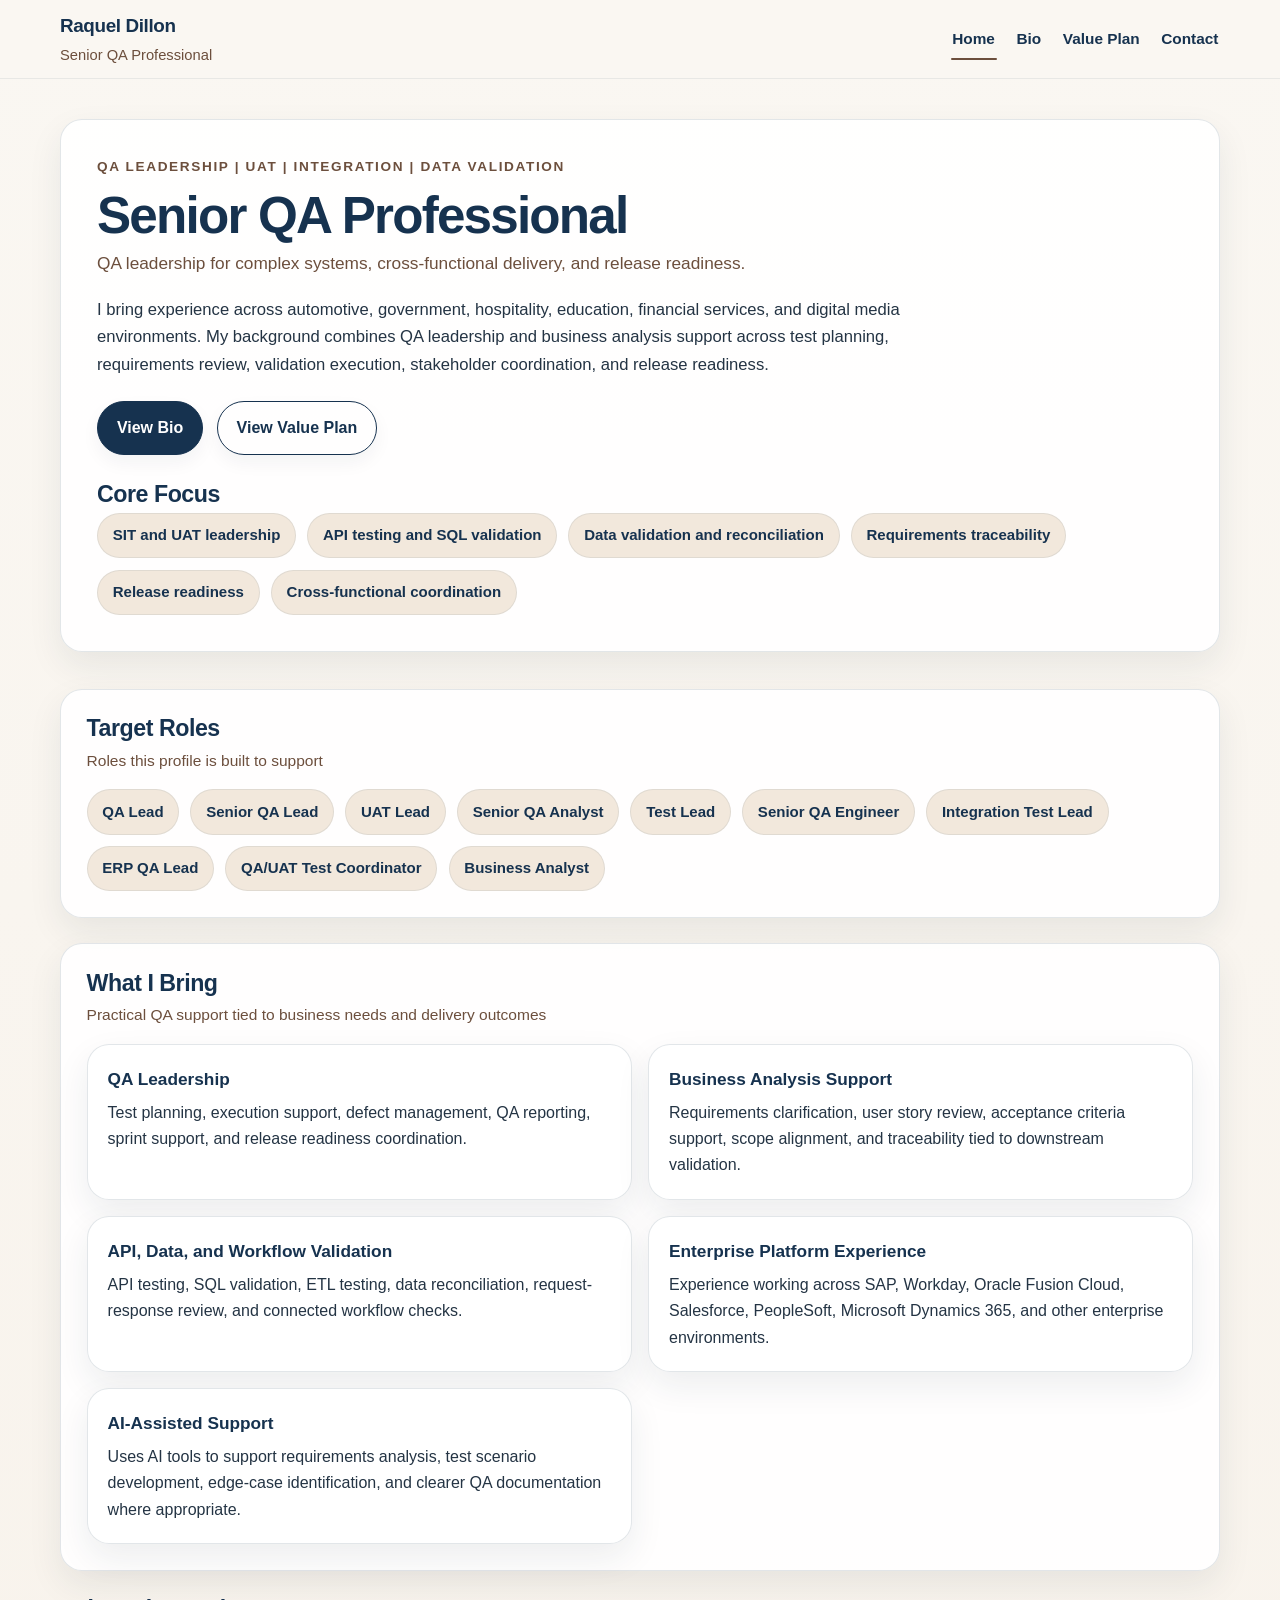
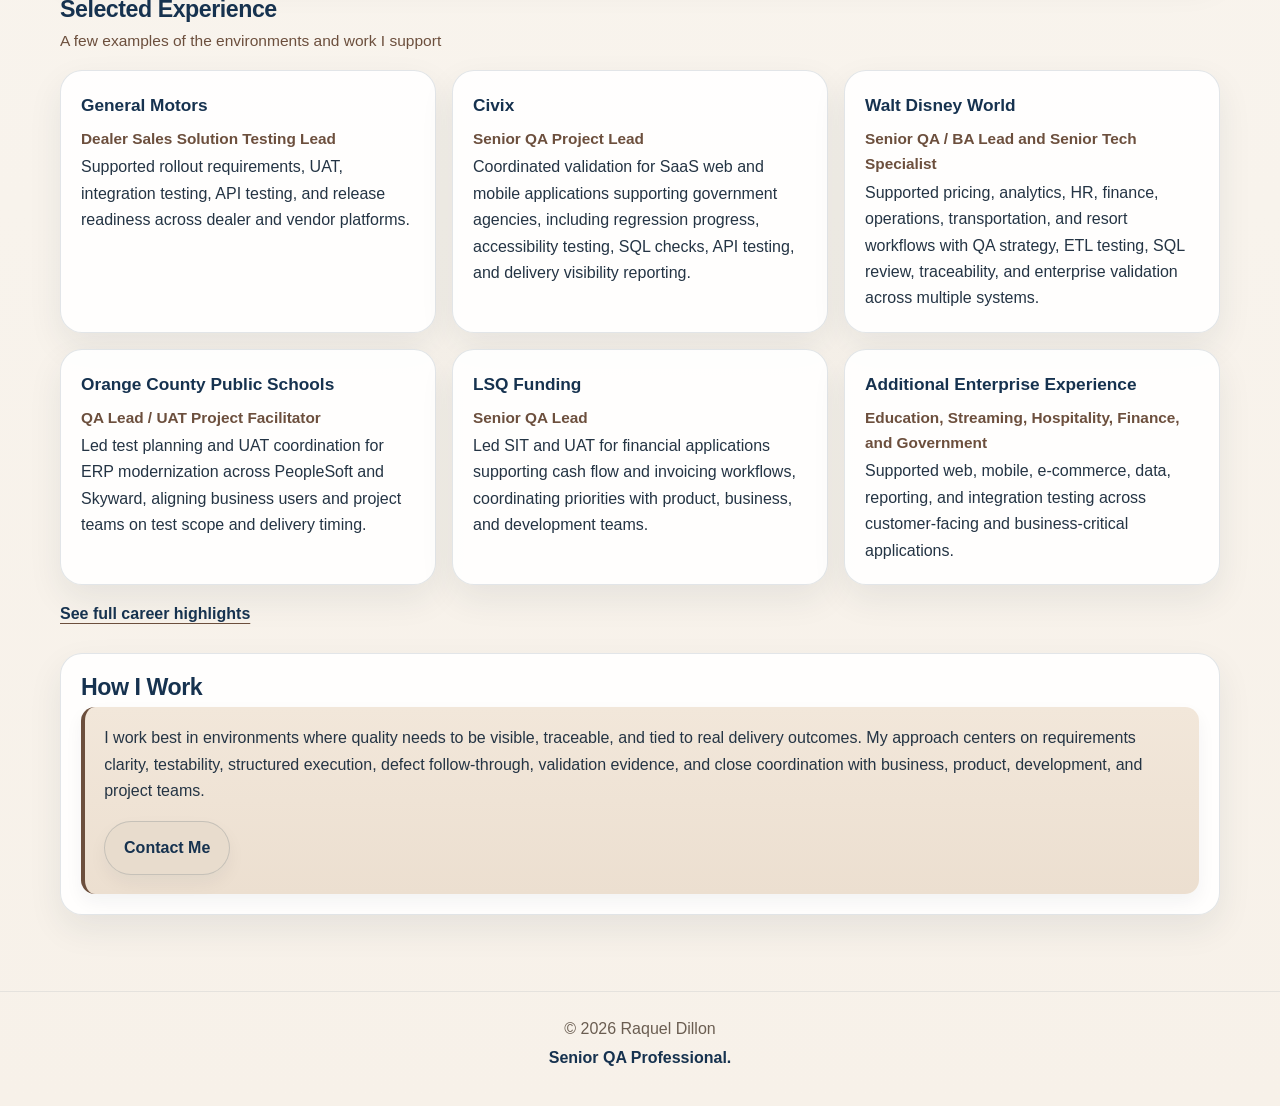
==== index.html @ 880d09d7 "Update index.html" ====
<!DOCTYPE html>
<html lang="en">
<head>
  <meta charset="UTF-8" />
  <meta name="viewport" content="width=device-width, initial-scale=1.0" />
  <title>Raquel Dillon | Senior QA Professional</title>
  <link rel="stylesheet" href="styles.css" />
</head>
<body>
  <header class="site-header">
    <div class="container header-inner">
      <a class="brand" href="index.html" aria-label="Raquel Dillon Home">
        <span class="brand-name">Raquel Dillon</span>
        <span class="brand-role">Senior QA Professional</span>
      </a>

      <nav class="site-nav" aria-label="Main Navigation">
        <a href="index.html" class="active">Home</a>
        <a href="bio.html">Bio</a>
        <a href="valueplan.html">Value Plan</a>
        <a href="contact.html">Contact</a>
      </nav>
    </div>
  </header>

  <main>
    <section class="hero-section">
      <div class="container">
        <div class="hero-card">
          <p class="eyebrow">QA Leadership | UAT | Integration | Data Validation</p>
          <h1 class="page-title">Senior QA Professional</h1>
          <p class="hero-subtitle">
            QA leadership for complex systems, cross-functional delivery, and release readiness.
          </p>

          <p class="hero-copy">
            I bring experience across automotive, government, hospitality, education, financial services, and digital media environments. My background combines QA leadership and business analysis support across test planning, requirements review, validation execution, stakeholder coordination, and release readiness.
          </p>

          <div class="button-row">
            <a class="btn btn-primary" href="bio.html">View Bio</a>
            <a class="btn btn-secondary" href="valueplan.html">View Value Plan</a>
          </div>

          <section class="section-top">
            <h2 class="section-title">Core Focus</h2>
            <ul class="pill-list">
              <li>SIT and UAT leadership</li>
              <li>API testing and SQL validation</li>
              <li>Data validation and reconciliation</li>
              <li>Requirements traceability</li>
              <li>Release readiness</li>
              <li>Cross-functional coordination</li>
            </ul>
          </section>
        </div>
      </div>
    </section>

    <section class="content-section">
      <div class="container">
        <div class="panel">
          <h2 class="section-title">Target Roles</h2>
          <p class="section-subtitle">Roles this profile is built to support</p>

          <ul class="pill-list">
            <li>QA Lead</li>
            <li>Senior QA Lead</li>
            <li>UAT Lead</li>
            <li>Senior QA Analyst</li>
            <li>Test Lead</li>
            <li>Senior QA Engineer</li>
            <li>Integration Test Lead</li>
            <li>ERP QA Lead</li>
            <li>QA/UAT Test Coordinator</li>
            <li>Business Analyst</li>
          </ul>
        </div>
      </div>
    </section>

    <section class="content-section">
      <div class="container">
        <div class="panel">
          <h2 class="section-title">What I Bring</h2>
          <p class="section-subtitle">Practical QA support tied to business needs and delivery outcomes</p>

          <div class="card-grid two-col">
            <article class="info-card">
              <h3>QA Leadership</h3>
              <p>
                Test planning, execution support, defect management, QA reporting, sprint support, and release readiness coordination.
              </p>
            </article>

            <article class="info-card">
              <h3>Business Analysis Support</h3>
              <p>
                Requirements clarification, user story review, acceptance criteria support, scope alignment, and traceability tied to downstream validation.
              </p>
            </article>

            <article class="info-card">
              <h3>API, Data, and Workflow Validation</h3>
              <p>
                API testing, SQL validation, ETL testing, data reconciliation, request-response review, and connected workflow checks.
              </p>
            </article>

            <article class="info-card">
              <h3>Enterprise Platform Experience</h3>
              <p>
                Experience working across SAP, Workday, Oracle Fusion Cloud, Salesforce, PeopleSoft, Microsoft Dynamics 365, and other enterprise environments.
              </p>
            </article>

            <article class="info-card">
              <h3>AI-Assisted Support</h3>
              <p>
                Uses AI tools to support requirements analysis, test scenario development, edge-case identification, and clearer QA documentation where appropriate.
              </p>
            </article>
          </div>
        </div>
      </div>
    </section>

    <section class="content-section">
      <div class="container">
        <h2 class="section-title">Selected Experience</h2>
        <p class="section-subtitle">A few examples of the environments and work I support</p>

        <div class="experience-grid">
          <article class="experience-card">
            <h3>General Motors</h3>
            <p class="role-line">Dealer Sales Solution Testing Lead</p>
            <p>
              Supported rollout requirements, UAT, integration testing, API testing, and release readiness across dealer and vendor platforms.
            </p>
          </article>

          <article class="experience-card">
            <h3>Civix</h3>
            <p class="role-line">Senior QA Project Lead</p>
            <p>
              Coordinated validation for SaaS web and mobile applications supporting government agencies, including regression progress, accessibility testing, SQL checks, API testing, and delivery visibility reporting.
            </p>
          </article>

          <article class="experience-card">
            <h3>Walt Disney World</h3>
            <p class="role-line">Senior QA / BA Lead and Senior Tech Specialist</p>
            <p>
              Supported pricing, analytics, HR, finance, operations, transportation, and resort workflows with QA strategy, ETL testing, SQL review, traceability, and enterprise validation across multiple systems.
            </p>
          </article>

          <article class="experience-card">
            <h3>Orange County Public Schools</h3>
            <p class="role-line">QA Lead / UAT Project Facilitator</p>
            <p>
              Led test planning and UAT coordination for ERP modernization across PeopleSoft and Skyward, aligning business users and project teams on test scope and delivery timing.
            </p>
          </article>

          <article class="experience-card">
            <h3>LSQ Funding</h3>
            <p class="role-line">Senior QA Lead</p>
            <p>
              Led SIT and UAT for financial applications supporting cash flow and invoicing workflows, coordinating priorities with product, business, and development teams.
            </p>
          </article>

          <article class="experience-card">
            <h3>Additional Enterprise Experience</h3>
            <p class="role-line">Education, Streaming, Hospitality, Finance, and Government</p>
            <p>
              Supported web, mobile, e-commerce, data, reporting, and integration testing across customer-facing and business-critical applications.
            </p>
          </article>
        </div>

        <a class="text-link" href="bio.html">See full career highlights</a>
      </div>
    </section>

    <section class="content-section">
      <div class="container">
        <div class="info-card section-card">
          <h2 class="section-title">How I Work</h2>
          <div class="note-box">
            <p>
              I work best in environments where quality needs to be visible, traceable, and tied to real delivery outcomes. My approach centers on requirements clarity, testability, structured execution, defect follow-through, validation evidence, and close coordination with business, product, development, and project teams.
            </p>

            <div class="button-row">
              <a class="btn btn-beige" href="contact.html">Contact Me</a>
            </div>
          </div>
        </div>
      </div>
    </section>
  </main>

  <footer class="site-footer">
    <div class="container">
      <p>© 2026 Raquel Dillon</p>
      <p class="footer-role">Senior QA Professional.</p>
    </div>
  </footer>
</body>
</html>
---- styles.css ----
:root {
  --navy: #16324f;
  --navy-2: #23496f;
  --brown: #6c4f3d;
  --brown-2: #8b6a54;
  --beige: #e8dccd;
  --beige-2: #f2e8dc;
  --cream: #faf7f2;
  --white: #ffffff;
  --text: #243444;
  --muted: #6a5d51;
  --border: rgba(22, 50, 79, 0.12);
  --shadow: 0 14px 34px rgba(29, 45, 68, 0.08);
  --shadow-soft: 0 8px 18px rgba(29, 45, 68, 0.05);
  --radius-lg: 22px;
  --radius-md: 16px;
  --max-width: 1160px;
}

*,
*::before,
*::after {
  box-sizing: border-box;
}

html {
  scroll-behavior: smooth;
}

body {
  margin: 0;
  font-family: "Segoe UI", "Helvetica Neue", Arial, sans-serif;
  color: var(--text);
  background: linear-gradient(180deg, var(--cream) 0%, #f7f1e9 100%);
  line-height: 1.65;
}

img {
  max-width: 100%;
  display: block;
}

a {
  color: var(--navy);
  text-decoration: none;
  transition: all 0.2s ease;
}

a:hover {
  color: var(--navy-2);
}

.container {
  width: min(calc(100% - 2rem), var(--max-width));
  margin: 0 auto;
}

.site-header {
  position: sticky;
  top: 0;
  z-index: 1000;
  background: rgba(250, 247, 242, 0.94);
  backdrop-filter: blur(10px);
  border-bottom: 1px solid rgba(22, 50, 79, 0.08);
}

.header-inner {
  min-height: 78px;
  display: flex;
  justify-content: space-between;
  align-items: center;
  gap: 1rem;
}

.brand {
  display: flex;
  flex-direction: column;
  gap: 0.1rem;
}

.brand:hover {
  text-decoration: none;
}

.brand-name {
  font-size: 1.18rem;
  font-weight: 700;
  letter-spacing: -0.02em;
  color: var(--navy);
}

.brand-role {
  font-size: 0.92rem;
  color: var(--brown);
}

.site-nav {
  display: flex;
  align-items: center;
  gap: 1.15rem;
  flex-wrap: wrap;
}

.site-nav a {
  position: relative;
  color: var(--navy);
  font-size: 0.96rem;
  font-weight: 600;
  padding: 0.35rem 0.1rem;
}

.site-nav a::after {
  content: "";
  position: absolute;
  left: 0;
  bottom: -0.15rem;
  width: 0;
  height: 2px;
  background: var(--brown);
  border-radius: 999px;
  transition: width 0.2s ease;
}

.site-nav a:hover::after,
.site-nav a.active::after {
  width: 100%;
}

main {
  padding: 2rem 0 4rem;
}

.hero-section {
  padding: 0.5rem 0 1.5rem;
}

.inner-hero {
  padding-top: 0.25rem;
}

.hero-card,
.panel,
.info-card,
.experience-card,
.phase-card,
.contact-card {
  background: rgba(255, 255, 255, 0.9);
  border: 1px solid var(--border);
  border-radius: var(--radius-lg);
  box-shadow: var(--shadow);
}

.hero-card {
  padding: 2.25rem;
}

.eyebrow {
  margin: 0 0 0.7rem;
  color: var(--brown);
  font-size: 0.85rem;
  text-transform: uppercase;
  letter-spacing: 0.12em;
  font-weight: 700;
}

.page-title {
  margin: 0 0 0.45rem;
  font-size: clamp(2.2rem, 4vw, 3.3rem);
  line-height: 1.02;
  letter-spacing: -0.035em;
  color: var(--navy);
}

.hero-subtitle {
  margin: 0;
  max-width: 820px;
  color: var(--brown);
  font-size: 1.08rem;
  font-weight: 500;
}

.hero-copy {
  max-width: 860px;
  margin: 1.15rem 0 0;
  font-size: 1.04rem;
}

.content-section {
  padding: 0.8rem 0;
}

.section-top {
  margin-top: 1.6rem;
}

.section-title {
  margin: 0 0 0.35rem;
  color: var(--navy);
  font-size: 1.45rem;
  line-height: 1.15;
  letter-spacing: -0.02em;
}

.section-subtitle {
  margin: 0 0 1rem;
  color: var(--brown);
  font-size: 0.97rem;
}

.panel {
  padding: 1.6rem;
}

.card-grid {
  display: grid;
  gap: 1rem;
}

.two-col {
  grid-template-columns: repeat(2, minmax(0, 1fr));
}

.three-col {
  grid-template-columns: repeat(3, minmax(0, 1fr));
}

.info-card,
.experience-card,
.phase-card,
.contact-card {
  padding: 1.25rem;
}

.info-card h3,
.experience-card h3,
.phase-card h3,
.contact-card h3 {
  margin: 0 0 0.4rem;
  color: var(--navy);
  font-size: 1.08rem;
}

.info-card p,
.experience-card p,
.phase-card p,
.contact-card p {
  margin: 0.2rem 0 0;
}

.role-line {
  color: var(--brown);
  font-weight: 700;
  font-size: 0.96rem;
}

.pill-list {
  display: flex;
  flex-wrap: wrap;
  gap: 0.7rem;
  list-style: none;
  margin: 0;
  padding: 0;
}

.pill-list li {
  padding: 0.58rem 0.92rem;
  border-radius: 999px;
  background: var(--beige-2);
  border: 1px solid rgba(22, 50, 79, 0.08);
  color: var(--navy);
  font-size: 0.94rem;
  font-weight: 600;
}

.button-row {
  display: flex;
  flex-wrap: wrap;
  gap: 0.85rem;
  margin-top: 1.4rem;
}

.btn {
  display: inline-flex;
  align-items: center;
  justify-content: center;
  min-height: 48px;
  padding: 0.82rem 1.18rem;
  border-radius: 999px;
  border: 1px solid var(--navy);
  font-weight: 700;
  box-shadow: var(--shadow-soft);
  transition: all 0.22s ease;
}

.btn:hover {
  transform: translateY(-1px);
  text-decoration: none;
}

.btn-primary {
  background: var(--navy);
  color: var(--white);
}

.btn-primary:hover {
  background: var(--navy-2);
  color: var(--white);
}

.btn-secondary {
  background: transparent;
  color: var(--navy);
}

.btn-secondary:hover {
  background: var(--beige-2);
  color: var(--navy);
}

.btn-beige {
  background: var(--beige);
  color: var(--navy);
  border-color: rgba(22, 50, 79, 0.16);
}

.btn-beige:hover {
  background: #dfcfbc;
  color: var(--navy);
}

.experience-grid {
  display: grid;
  grid-template-columns: repeat(3, minmax(0, 1fr));
  gap: 1rem;
}

.phase-grid {
  display: grid;
  grid-template-columns: repeat(2, minmax(0, 1fr));
  gap: 1rem;
}

.phase-label {
  margin: 0 0 0.3rem;
  color: var(--navy);
  font-size: 1.1rem;
}

.phase-subtitle {
  margin: 0 0 0.85rem;
  color: var(--navy);
  font-size: 0.9rem;
  font-weight: 600;
}

.phase-card ul {
  margin: 0;
  padding-left: 1.1rem;
}

.note-box {
  margin-top: 0.4rem;
  padding: 1.15rem 1.2rem;
  border-left: 4px solid var(--brown);
  background: linear-gradient(180deg, #f2e7da 0%, #ecdfd0 100%);
  border-radius: 14px;
  box-shadow: var(--shadow-soft);
}

.note-box p {
  margin: 0;
}

.note-box .button-row {
  margin-top: 1rem;
}

.text-link {
  display: inline-block;
  margin-top: 1rem;
  color: var(--navy);
  font-weight: 700;
  text-decoration: underline;
  text-decoration-color: var(--brown);
  text-underline-offset: 4px;
}

.text-link:hover {
  color: var(--navy-2);
}

.contact-grid {
  display: grid;
  grid-template-columns: repeat(3, minmax(0, 1fr));
  gap: 1rem;
}

.site-footer {
  border-top: 1px solid rgba(22, 50, 79, 0.08);
  padding: 1.35rem 0 2rem;
  text-align: center;
  color: var(--muted);
}

.site-footer p {
  margin: 0.15rem 0;
}

.footer-role {
  color: var(--navy);
  font-weight: 700;
}

@media (max-width: 980px) {
  .three-col,
  .experience-grid,
  .contact-grid,
  .phase-grid {
    grid-template-columns: repeat(2, minmax(0, 1fr));
  }

  .header-inner {
    align-items: flex-start;
    padding: 0.9rem 0;
  }
}

@media (max-width: 720px) {
  .two-col,
  .three-col,
  .experience-grid,
  .contact-grid,
  .phase-grid {
    grid-template-columns: 1fr;
  }

  .header-inner {
    flex-direction: column;
    gap: 0.8rem;
  }

  .site-nav {
    width: 100%;
    justify-content: flex-start;
  }

  .hero-card,
  .panel,
  .info-card,
  .experience-card,
  .phase-card,
  .contact-card {
    padding: 1rem;
  }

  .page-title {
    font-size: 2rem;
  }
}
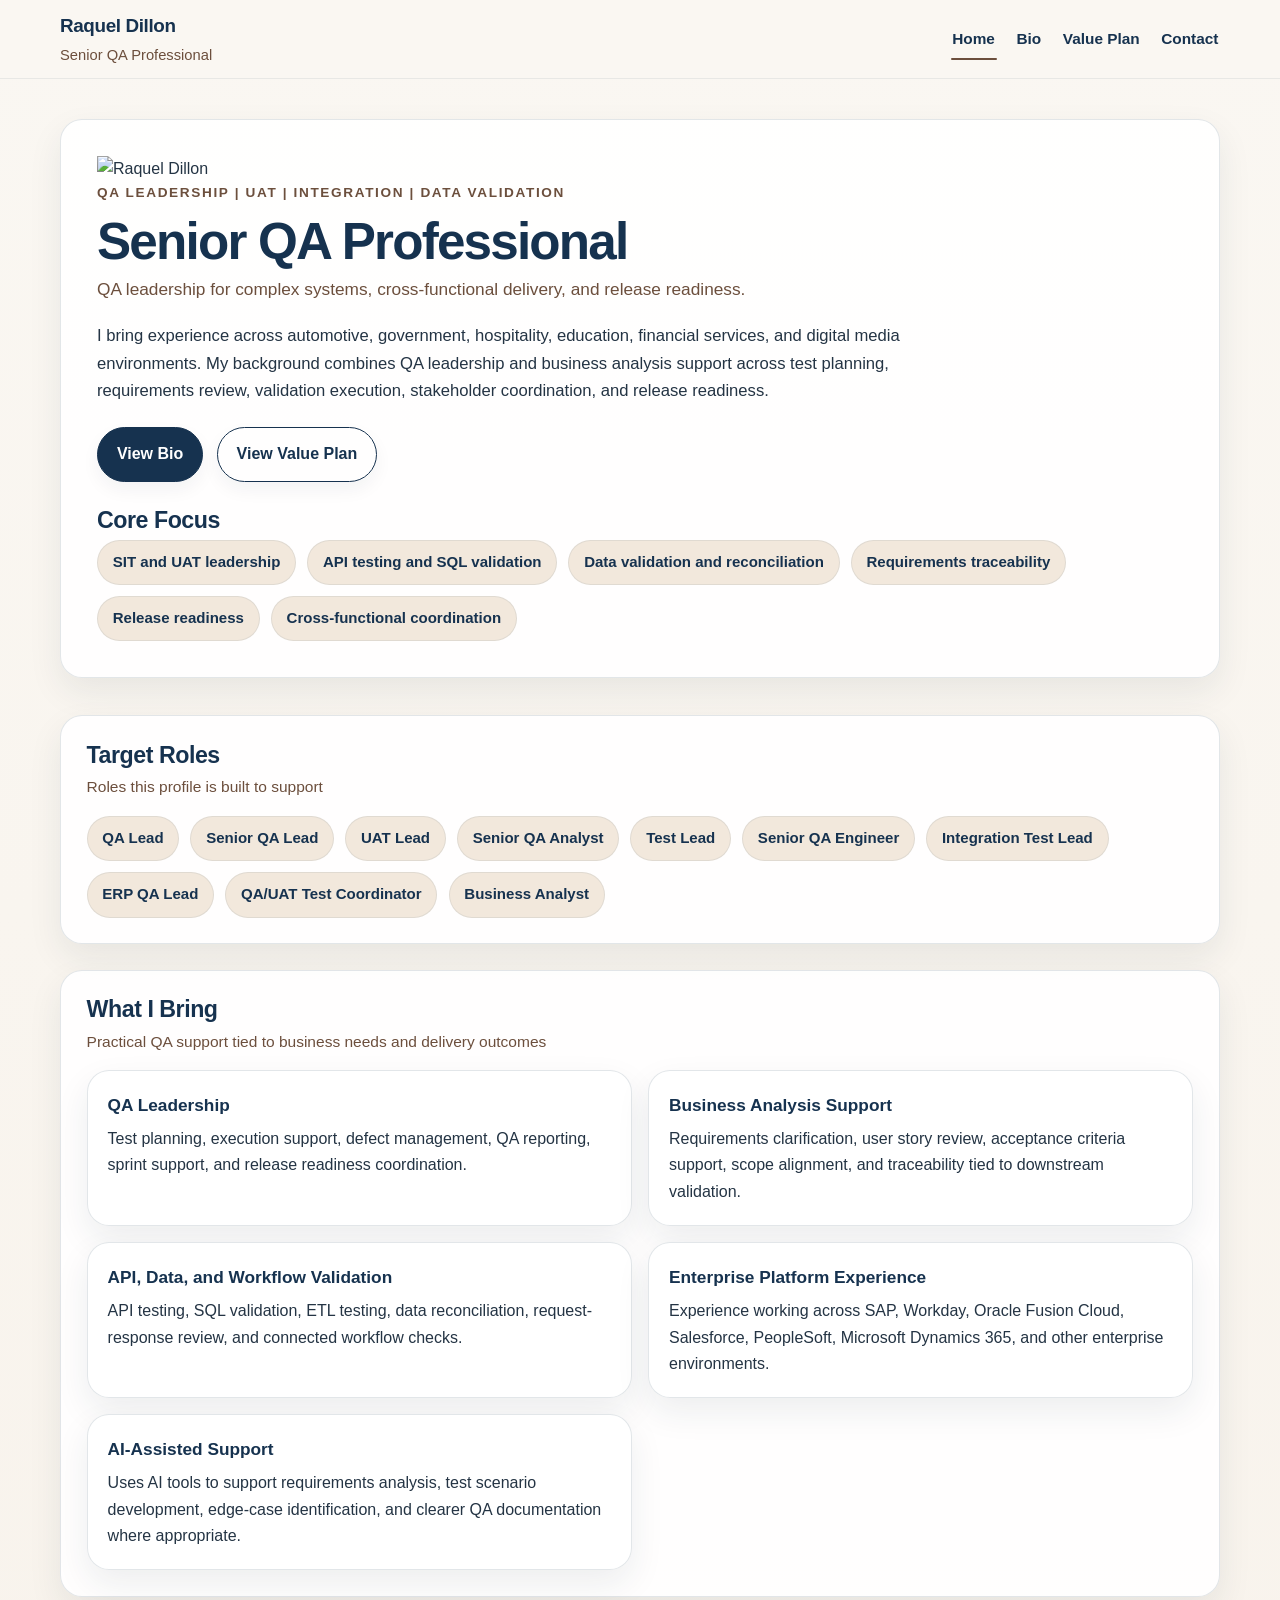
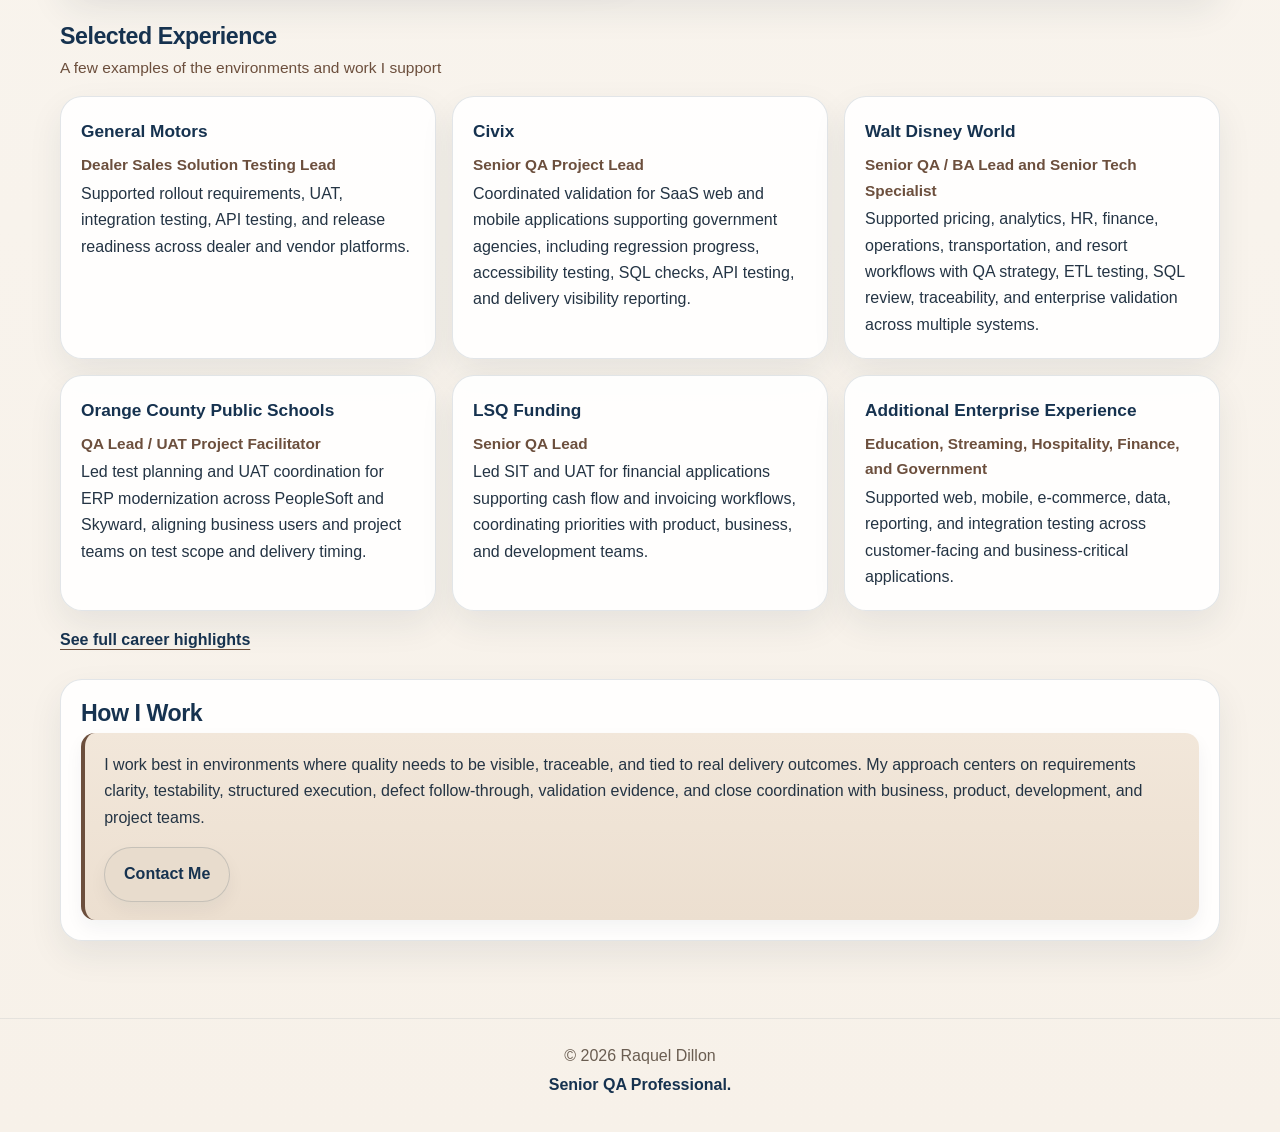
==== commit 7f75465c: "Update index.html" ====
--- a/index.html
+++ b/index.html
@@ -27,6 +27,10 @@
     <section class="hero-section">
       <div class="container">
         <div class="hero-card">
+          <div class="profile-photo-wrap">
+            <img src="images/profile.jpg" alt="Raquel Dillon" class="profile-photo" />
+          </div>
+
           <p class="eyebrow">QA Leadership | UAT | Integration | Data Validation</p>
           <h1 class="page-title">Senior QA Professional</h1>
           <p class="hero-subtitle">
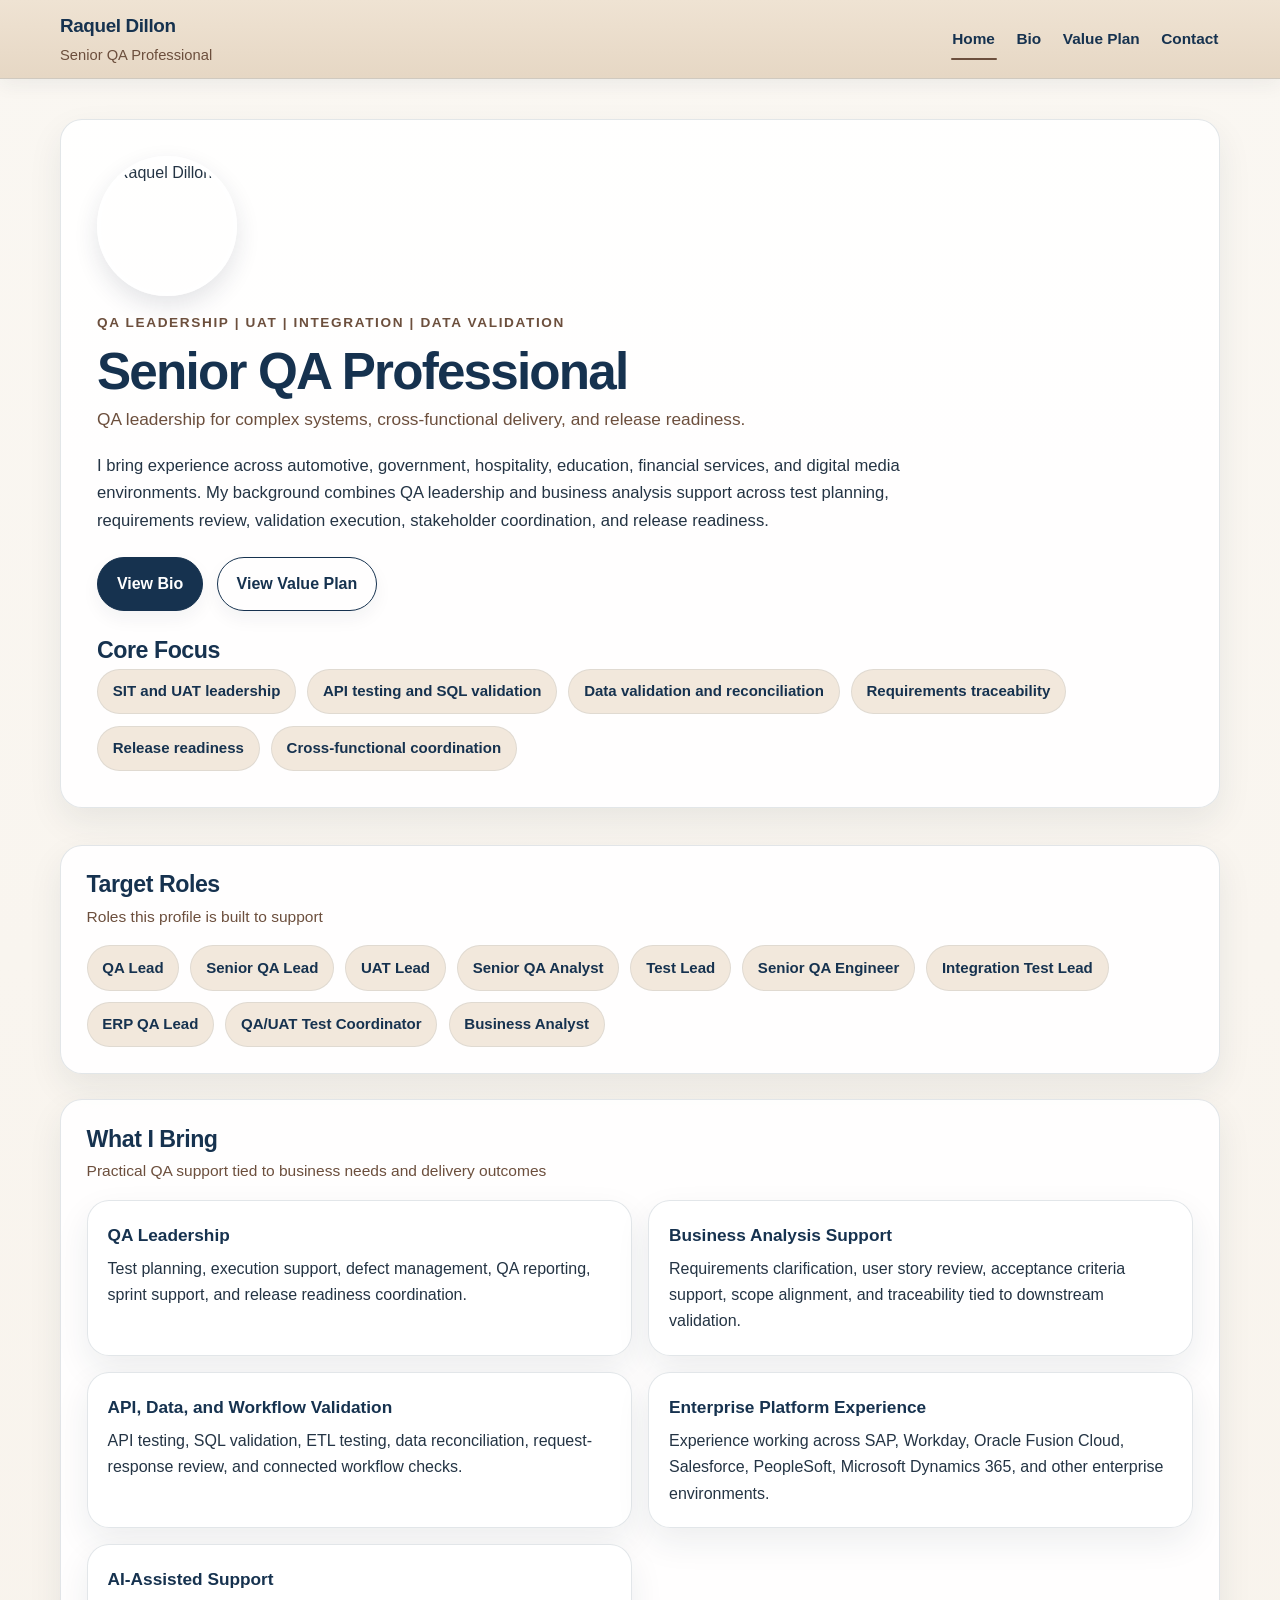
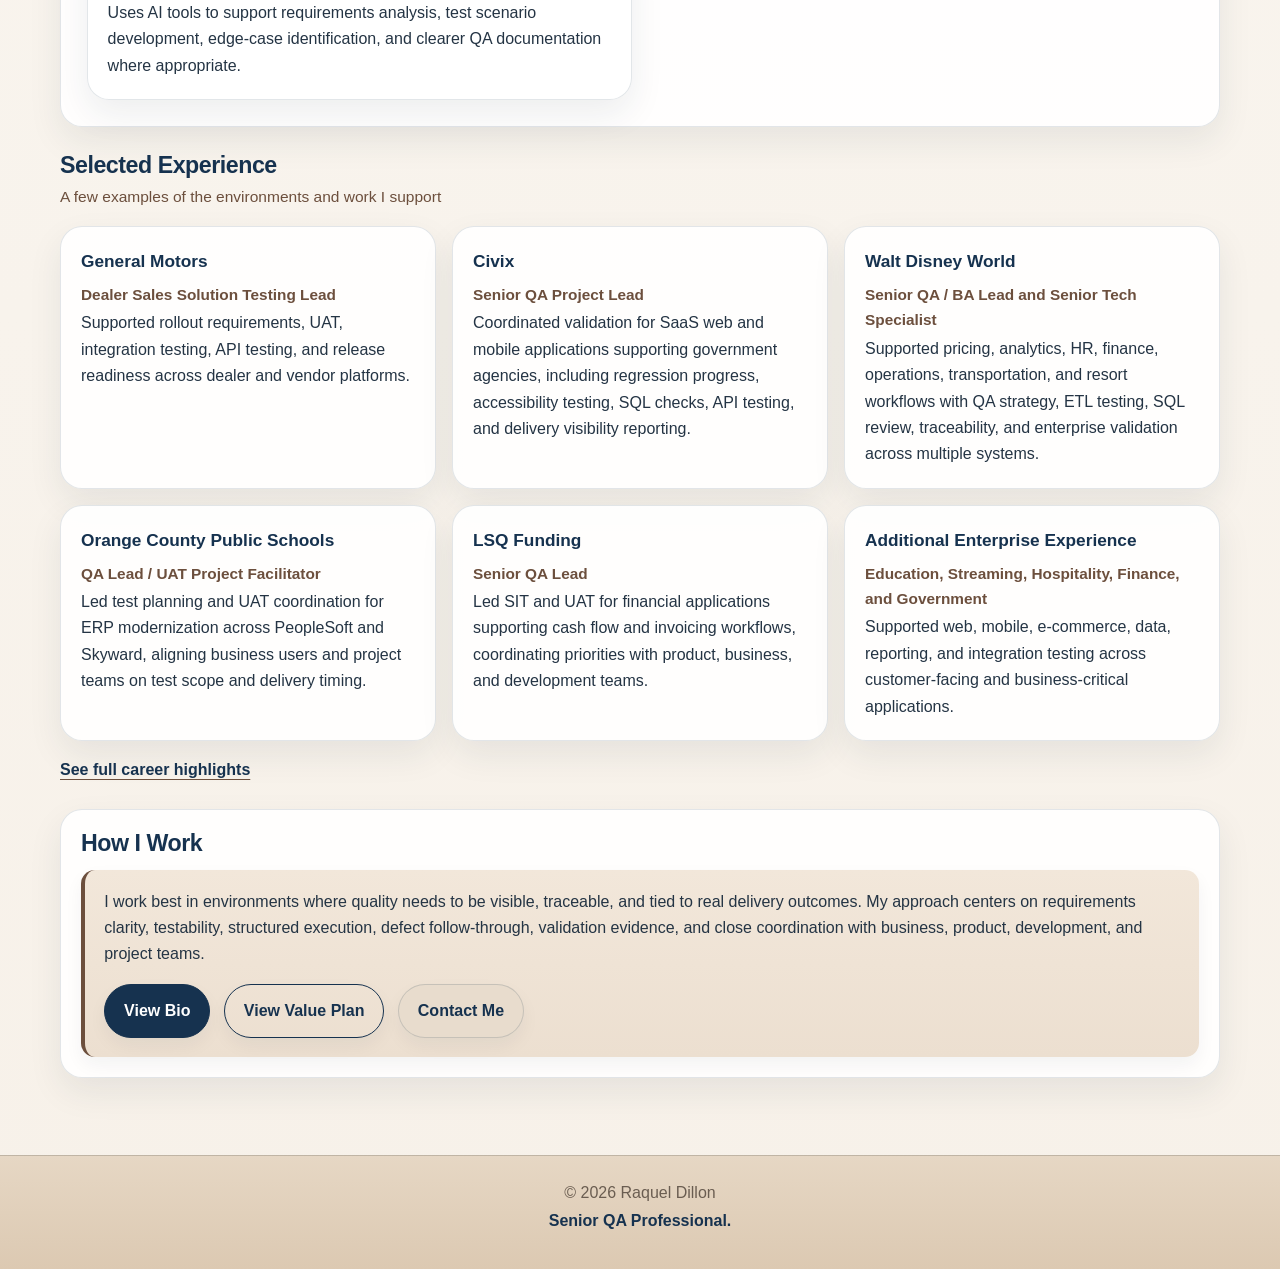
==== commit 061170f1: "Update index.html" ====
--- a/index.html
+++ b/index.html
@@ -198,6 +198,8 @@
             </p>
 
             <div class="button-row">
+           <a class="btn btn-primary" href="bio.html">View Bio</a>
+            <a class="btn btn-secondary" href="valueplan.html">View Value Plan</a>
               <a class="btn btn-beige" href="contact.html">Contact Me</a>
             </div>
           </div>
--- a/styles.css
+++ b/styles.css
@@ -59,9 +59,10 @@
   position: sticky;
   top: 0;
   z-index: 1000;
-  background: rgba(250, 247, 242, 0.94);
+  background: linear-gradient(180deg, #efe3d3 0%, #e6d7c4 100%);
   backdrop-filter: blur(10px);
-  border-bottom: 1px solid rgba(22, 50, 79, 0.08);
+  border-bottom: 1px solid rgba(22, 50, 79, 0.14);
+  box-shadow: 0 6px 18px rgba(29, 45, 68, 0.06);
 }
 
 .header-inner {
@@ -154,6 +155,19 @@
   padding: 2.25rem;
 }
 
+.profile-photo-wrap {
+  margin: 0 0 1rem;
+}
+
+.profile-photo {
+  width: 140px;
+  height: 140px;
+  object-fit: cover;
+  border-radius: 50%;
+  border: 4px solid rgba(255, 255, 255, 0.85);
+  box-shadow: 0 10px 24px rgba(29, 45, 68, 0.12);
+}
+
 .eyebrow {
   margin: 0 0 0.7rem;
   color: var(--brown);
@@ -348,7 +362,7 @@
 
 .phase-subtitle {
   margin: 0 0 0.85rem;
-  color: var(--navy);
+  color: var(--brown);
   font-size: 0.9rem;
   font-weight: 600;
 }
@@ -358,8 +372,16 @@
   padding-left: 1.1rem;
 }
 
+.section-card {
+  padding: 1.25rem;
+}
+
+.section-card .section-title {
+  margin-bottom: 0.85rem;
+}
+
 .note-box {
-  margin-top: 0.4rem;
+  margin-top: 0;
   padding: 1.15rem 1.2rem;
   border-left: 4px solid var(--brown);
   background: linear-gradient(180deg, #f2e7da 0%, #ecdfd0 100%);
@@ -396,10 +418,11 @@
 }
 
 .site-footer {
-  border-top: 1px solid rgba(22, 50, 79, 0.08);
+  border-top: 1px solid rgba(22, 50, 79, 0.14);
   padding: 1.35rem 0 2rem;
   text-align: center;
   color: var(--muted);
+  background: linear-gradient(180deg, #e6d7c4 0%, #dcc9b2 100%);
 }
 
 .site-footer p {
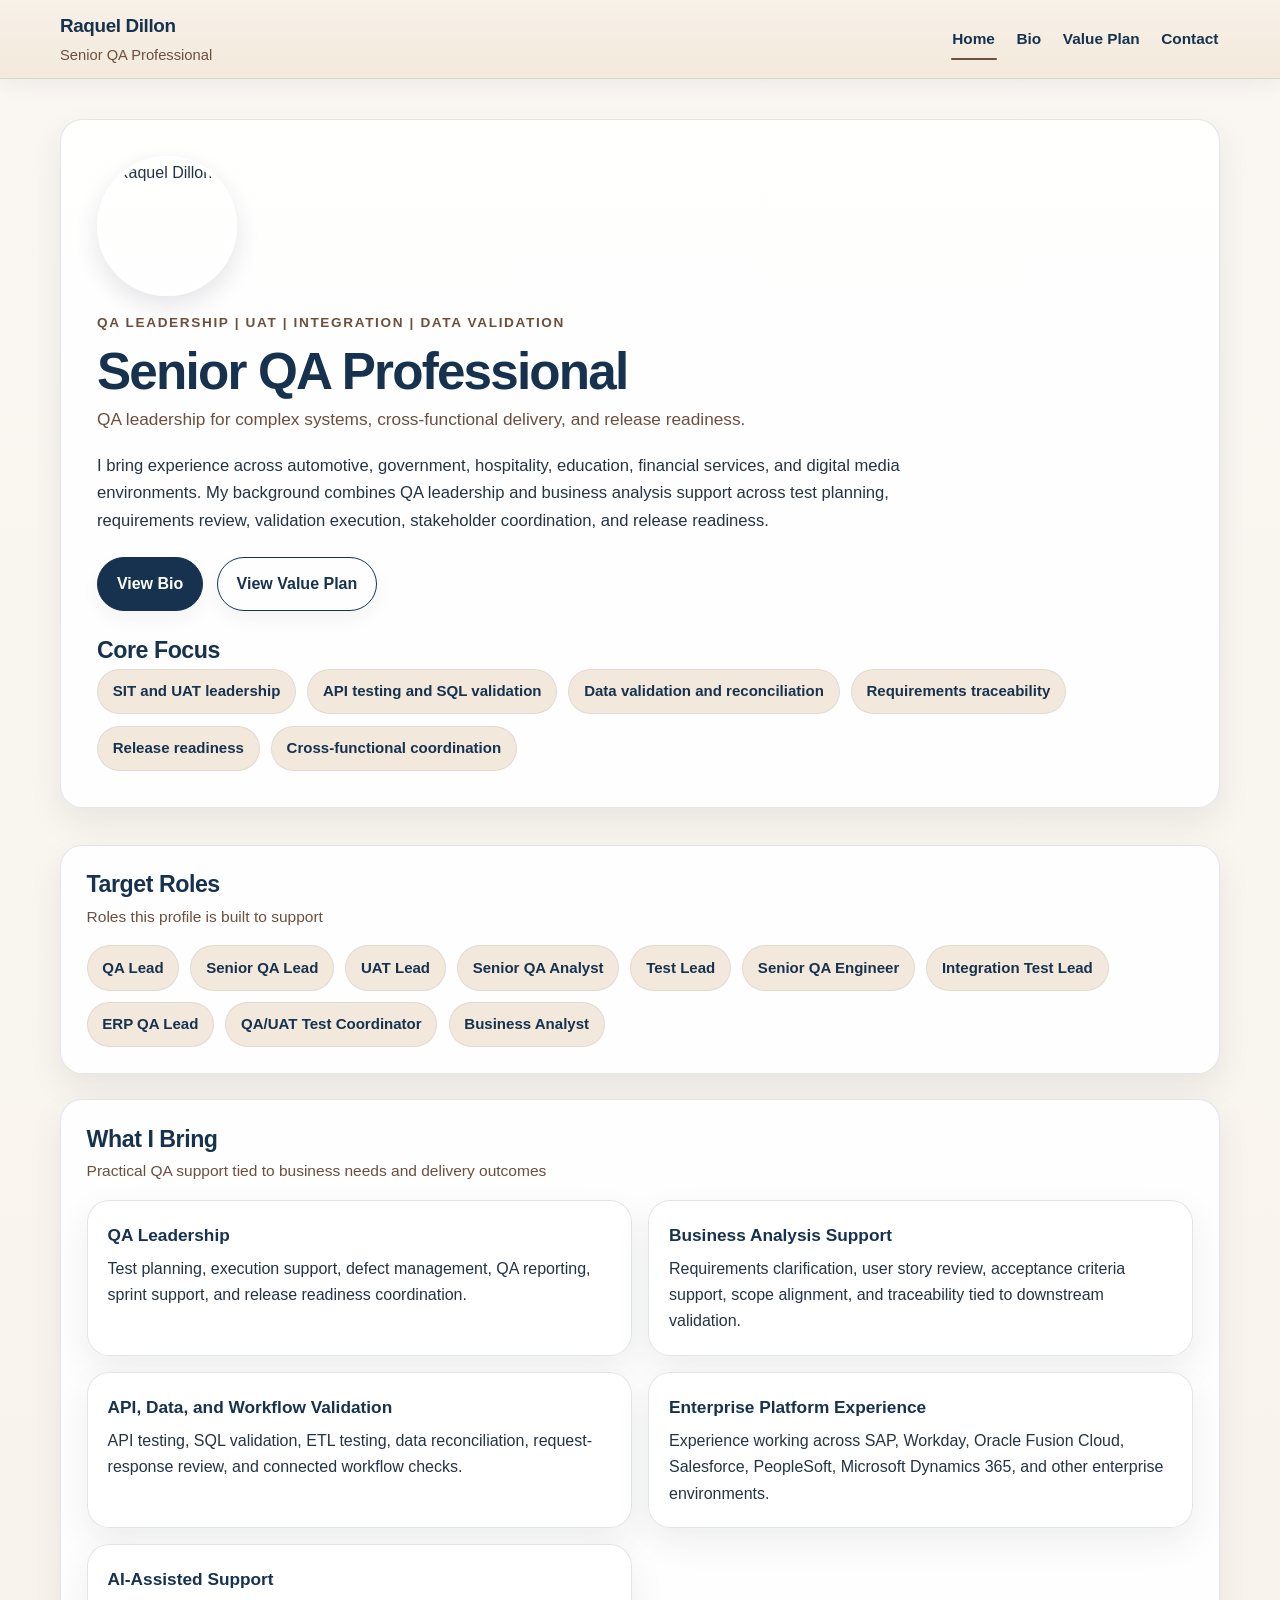
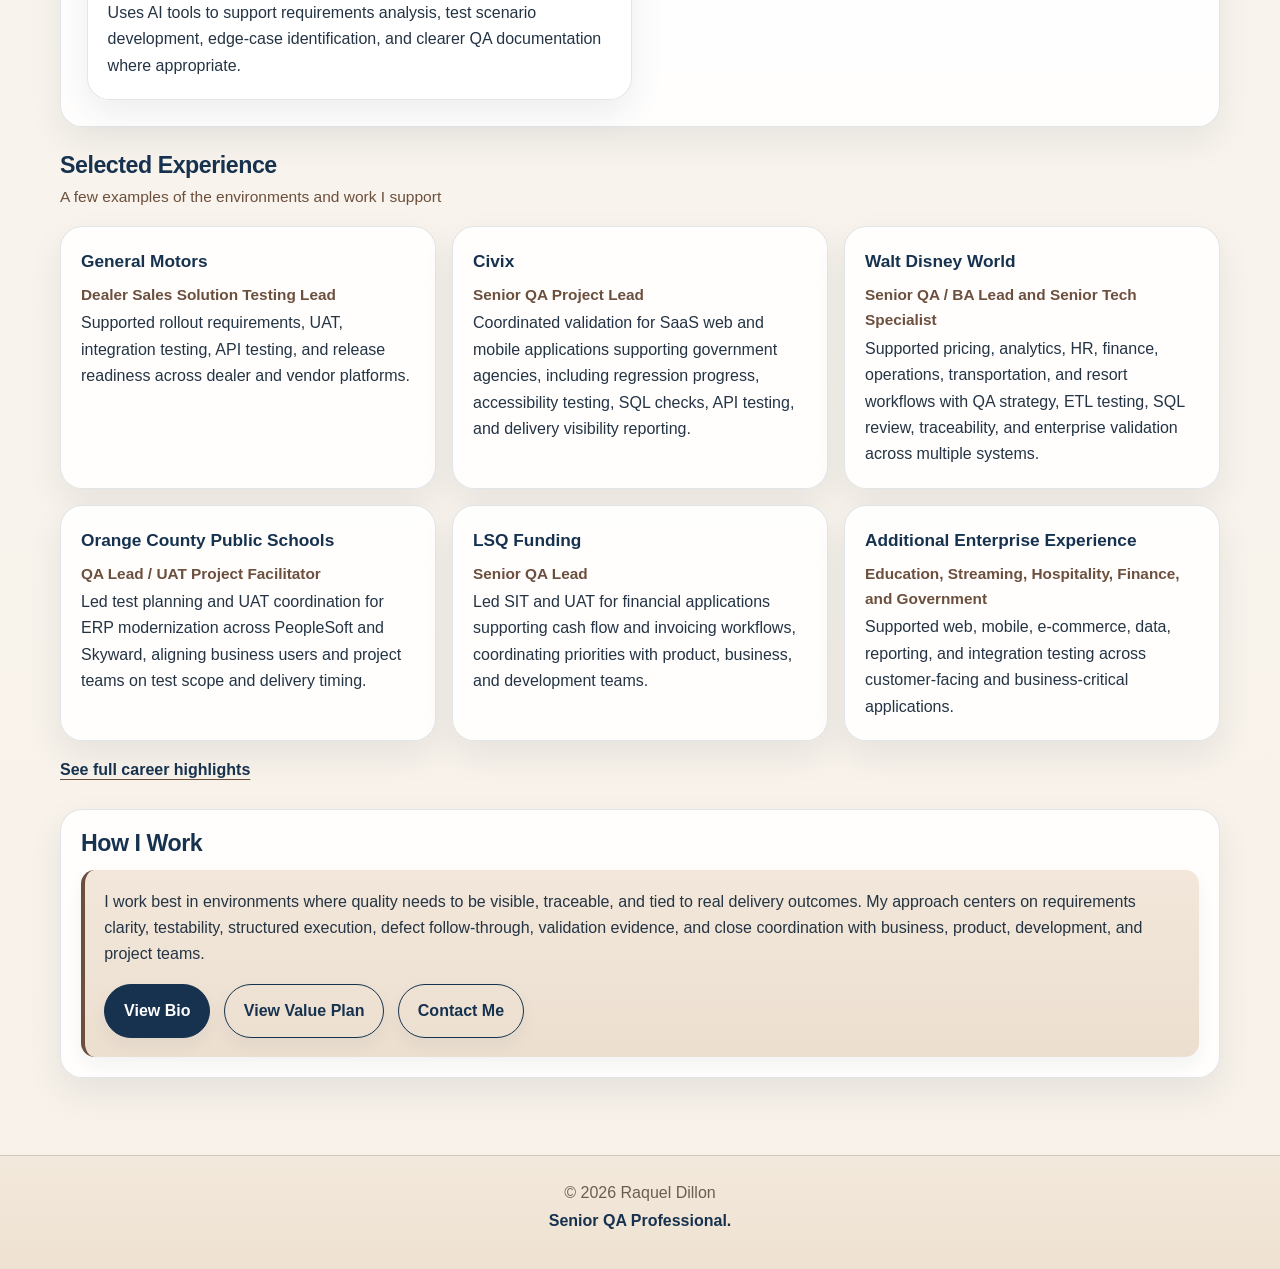
==== commit 7c2aaa8a: "Update index.html" ====
--- a/index.html
+++ b/index.html
@@ -200,7 +200,7 @@
             <div class="button-row">
            <a class="btn btn-primary" href="bio.html">View Bio</a>
             <a class="btn btn-secondary" href="valueplan.html">View Value Plan</a>
-              <a class="btn btn-beige" href="contact.html">Contact Me</a>
+              <a class="btn btn-secondary" href="contact.html">Contact Me</a>
             </div>
           </div>
         </div>
--- a/styles.css
+++ b/styles.css
@@ -59,7 +59,7 @@
   position: sticky;
   top: 0;
   z-index: 1000;
-  background: linear-gradient(180deg, #efe3d3 0%, #e6d7c4 100%);
+  background: linear-gradient(180deg, #f8f1e8 0%, #f3e9dc 100%);
   backdrop-filter: blur(10px);
   border-bottom: 1px solid rgba(22, 50, 79, 0.14);
   box-shadow: 0 6px 18px rgba(29, 45, 68, 0.06);
@@ -422,7 +422,7 @@
   padding: 1.35rem 0 2rem;
   text-align: center;
   color: var(--muted);
-  background: linear-gradient(180deg, #e6d7c4 0%, #dcc9b2 100%);
+  background: linear-gradient(180deg, #f3e9dc 0%, #eee1d1 100%);
 }
 
 .site-footer p {
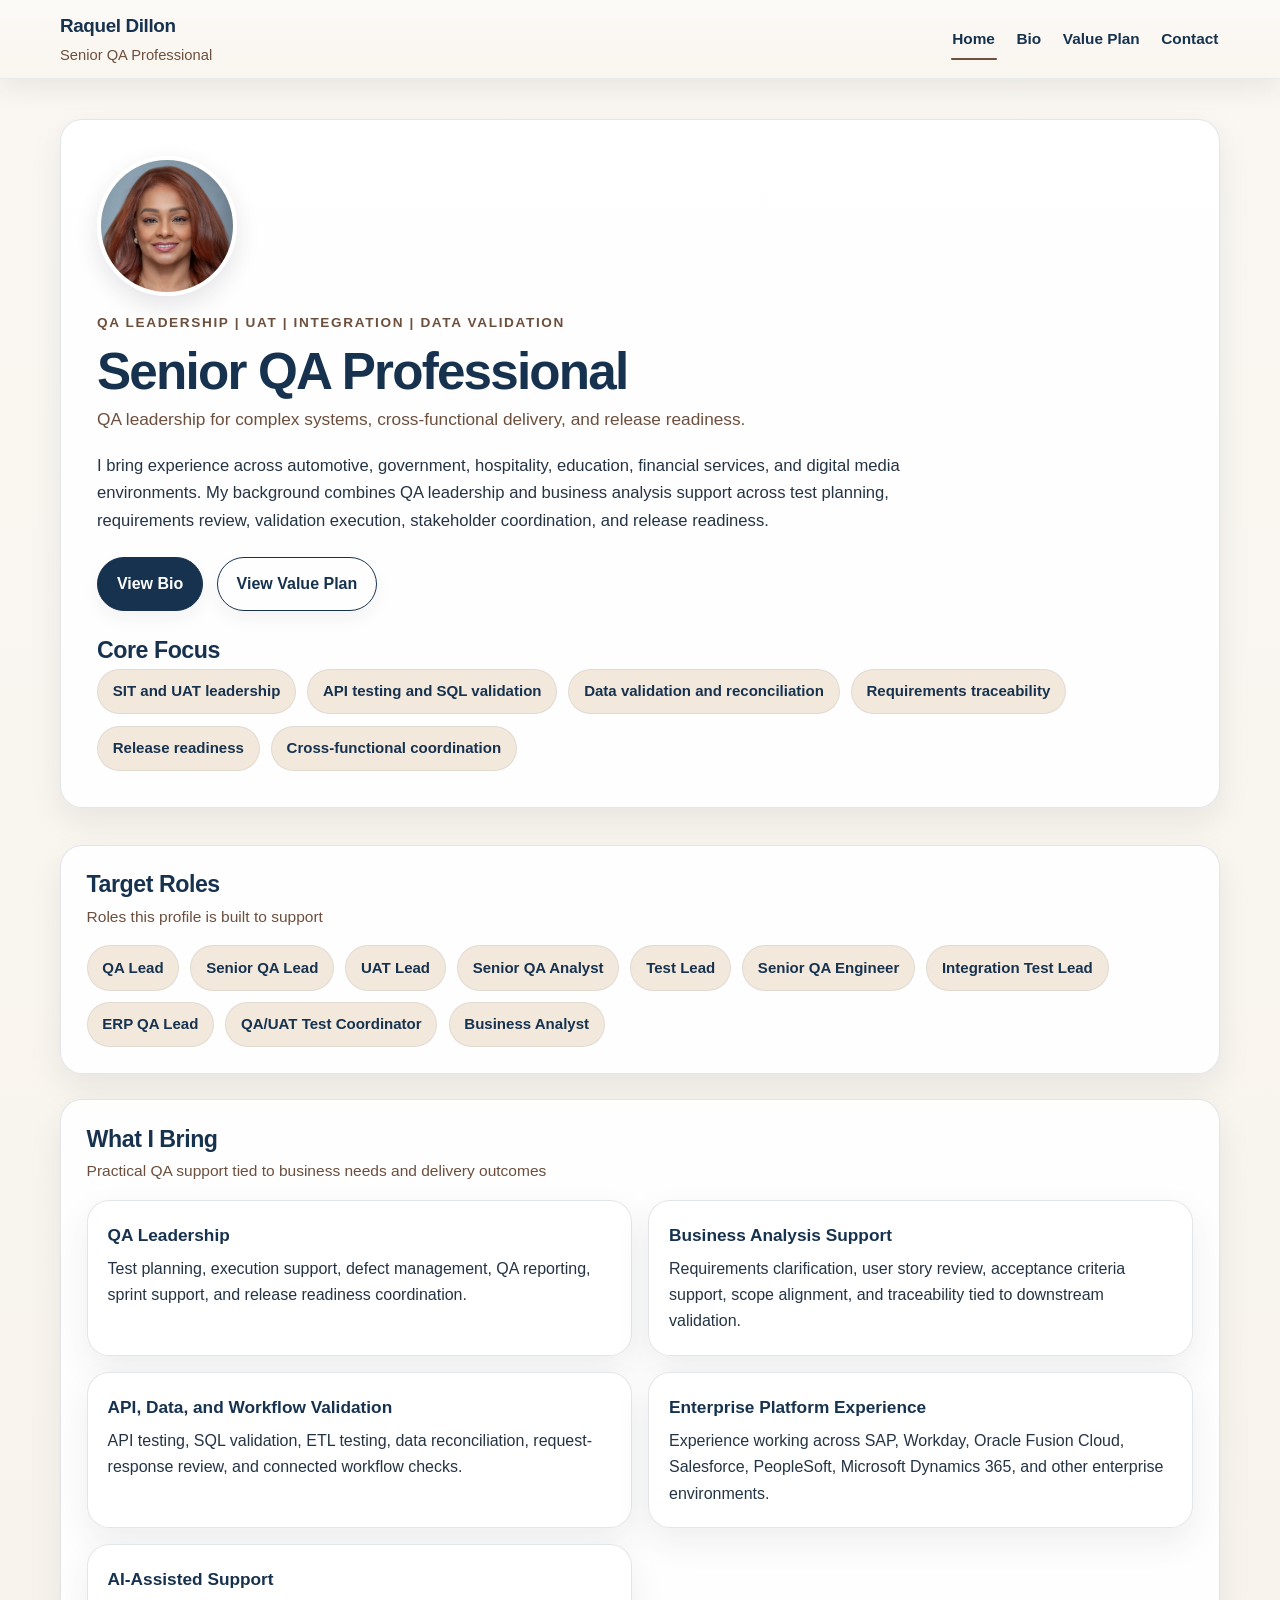
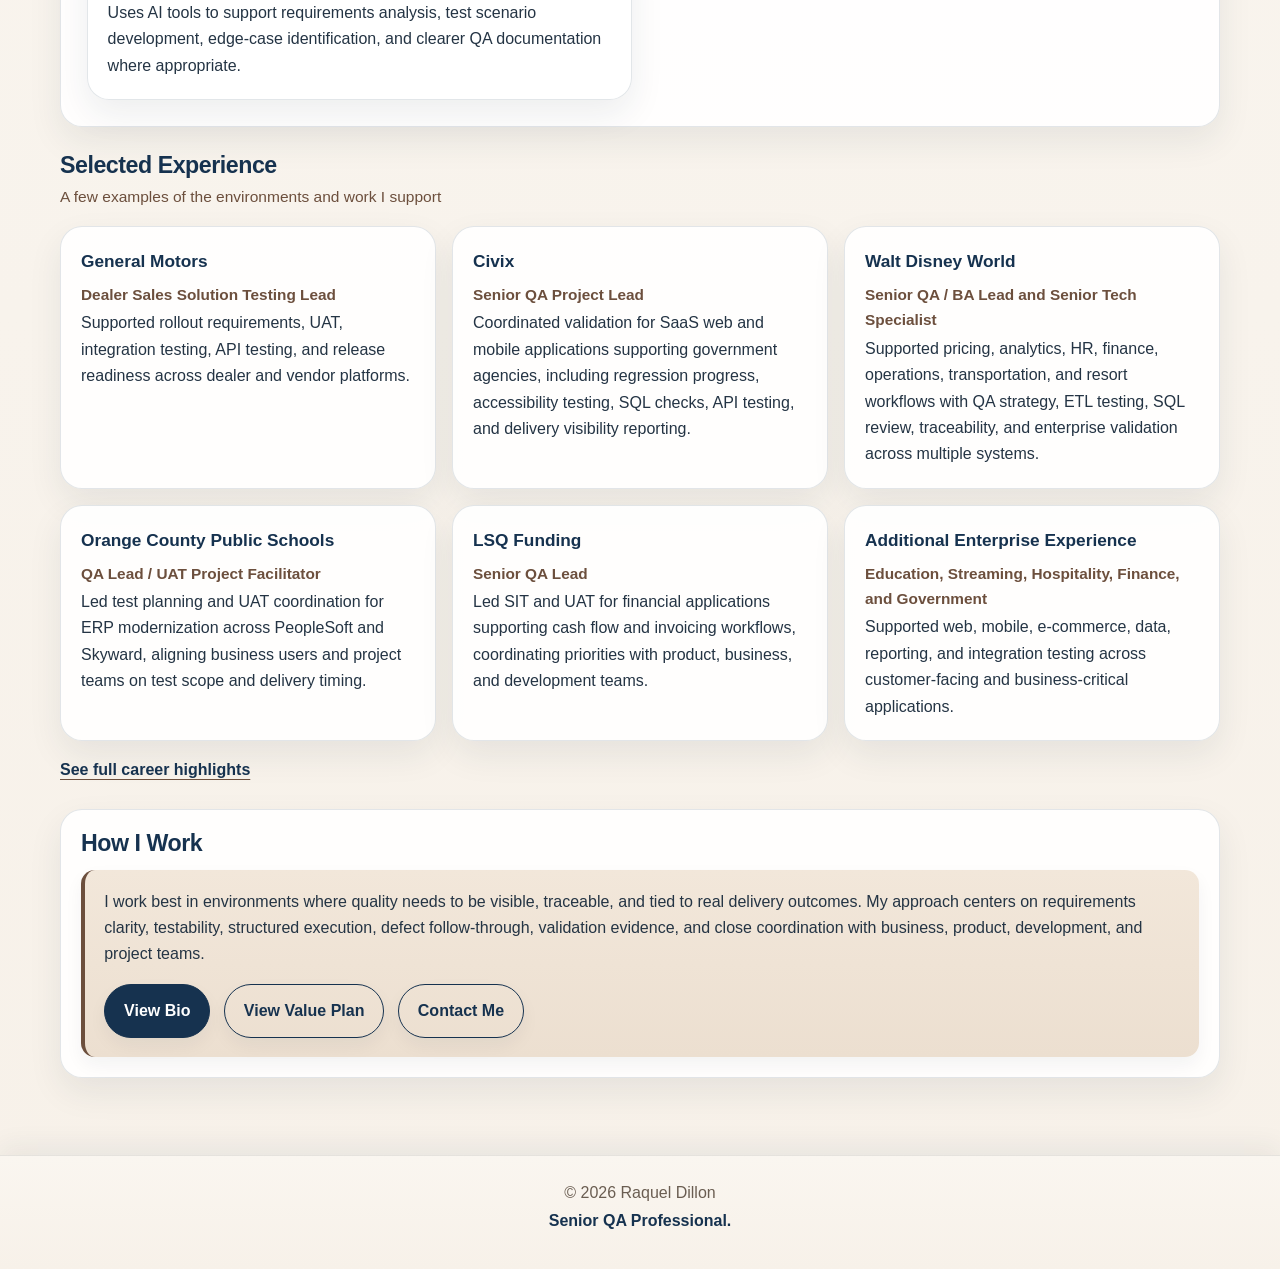
==== commit f9810fd5: "Update index.html" ====
--- a/index.html
+++ b/index.html
@@ -28,7 +28,7 @@
       <div class="container">
         <div class="hero-card">
           <div class="profile-photo-wrap">
-            <img src="images/profile.jpg" alt="Raquel Dillon" class="profile-photo" />
+            <img src="profile.jpg" alt="Raquel Dillon" class="profile-photo" />
           </div>
 
           <p class="eyebrow">QA Leadership | UAT | Integration | Data Validation</p>
--- a/styles.css
+++ b/styles.css
@@ -12,6 +12,7 @@
   --border: rgba(22, 50, 79, 0.12);
   --shadow: 0 14px 34px rgba(29, 45, 68, 0.08);
   --shadow-soft: 0 8px 18px rgba(29, 45, 68, 0.05);
+  --header-footer-shadow: 0 10px 24px rgba(29, 45, 68, 0.08);
   --radius-lg: 22px;
   --radius-md: 16px;
   --max-width: 1160px;
@@ -59,10 +60,10 @@
   position: sticky;
   top: 0;
   z-index: 1000;
-  background: linear-gradient(180deg, #f8f1e8 0%, #f3e9dc 100%);
+  background: linear-gradient(180deg, #fcfaf7 0%, #f9f5ef 100%);
   backdrop-filter: blur(10px);
-  border-bottom: 1px solid rgba(22, 50, 79, 0.14);
-  box-shadow: 0 6px 18px rgba(29, 45, 68, 0.06);
+  border-bottom: 1px solid rgba(22, 50, 79, 0.08);
+  box-shadow: var(--header-footer-shadow);
 }
 
 .header-inner {
@@ -418,11 +419,12 @@
 }
 
 .site-footer {
-  border-top: 1px solid rgba(22, 50, 79, 0.14);
+  border-top: 1px solid rgba(22, 50, 79, 0.08);
   padding: 1.35rem 0 2rem;
   text-align: center;
   color: var(--muted);
-  background: linear-gradient(180deg, #f3e9dc 0%, #eee1d1 100%);
+  background: linear-gradient(180deg, #faf6f0 0%, #f7f1e9 100%);
+  box-shadow: 0 -10px 24px rgba(29, 45, 68, 0.06);
 }
 
 .site-footer p {
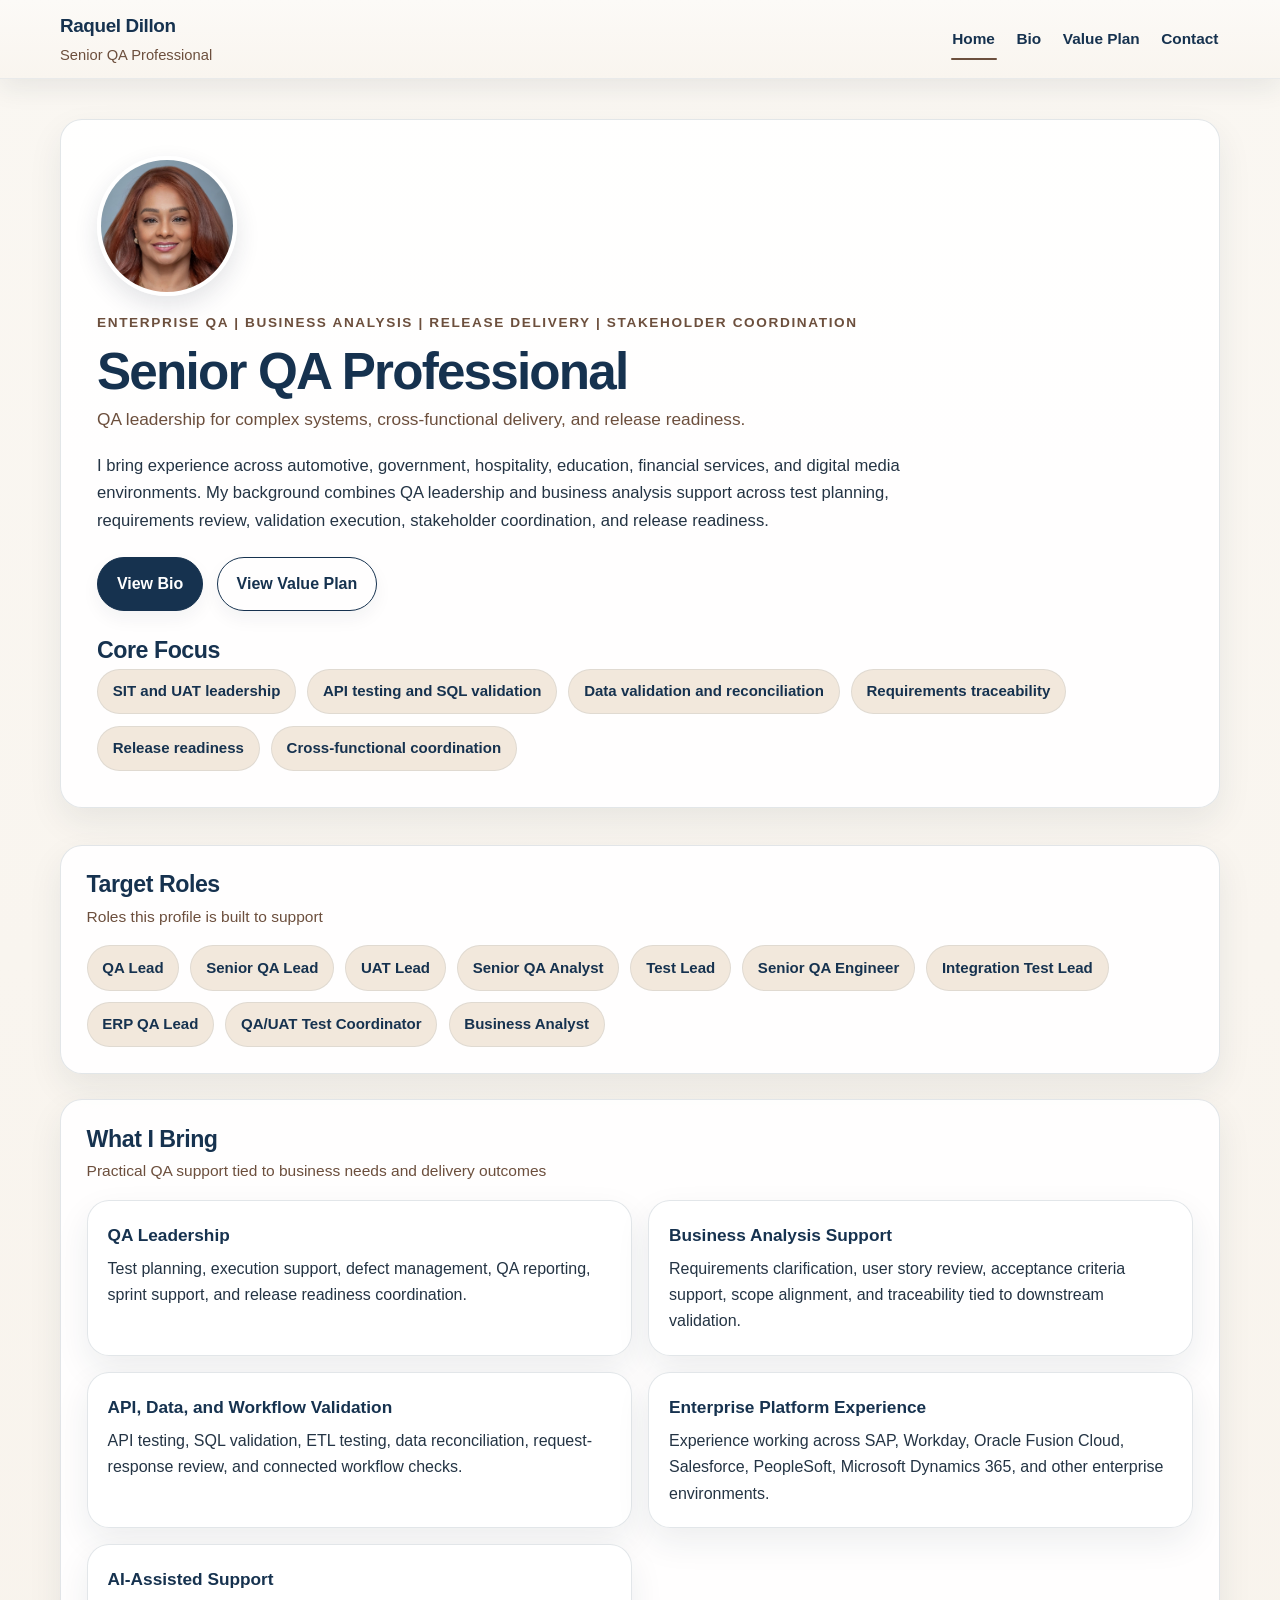
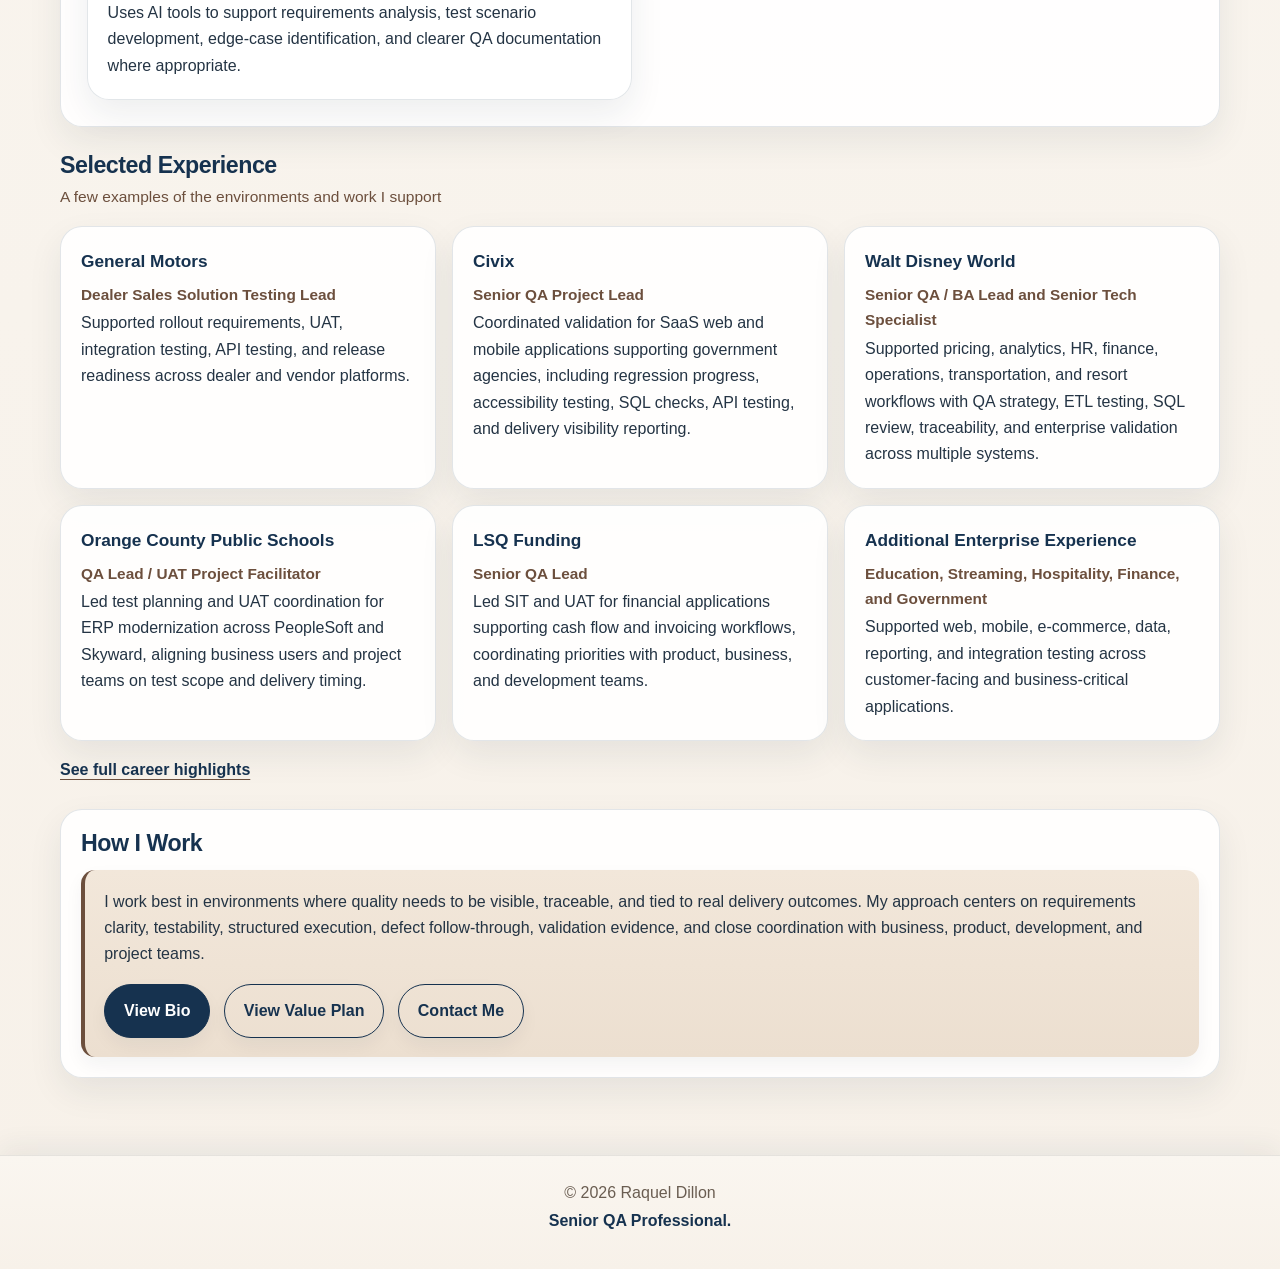
==== commit 5f7e5ab3: "Update index.html" ====
--- a/index.html
+++ b/index.html
@@ -31,7 +31,7 @@
             <img src="profile.jpg" alt="Raquel Dillon" class="profile-photo" />
           </div>
 
-          <p class="eyebrow">QA Leadership | UAT | Integration | Data Validation</p>
+          <p class="eyebrow">Enterprise QA | Business Analysis | Release Delivery | Stakeholder Coordination</p>
           <h1 class="page-title">Senior QA Professional</h1>
           <p class="hero-subtitle">
             QA leadership for complex systems, cross-functional delivery, and release readiness.
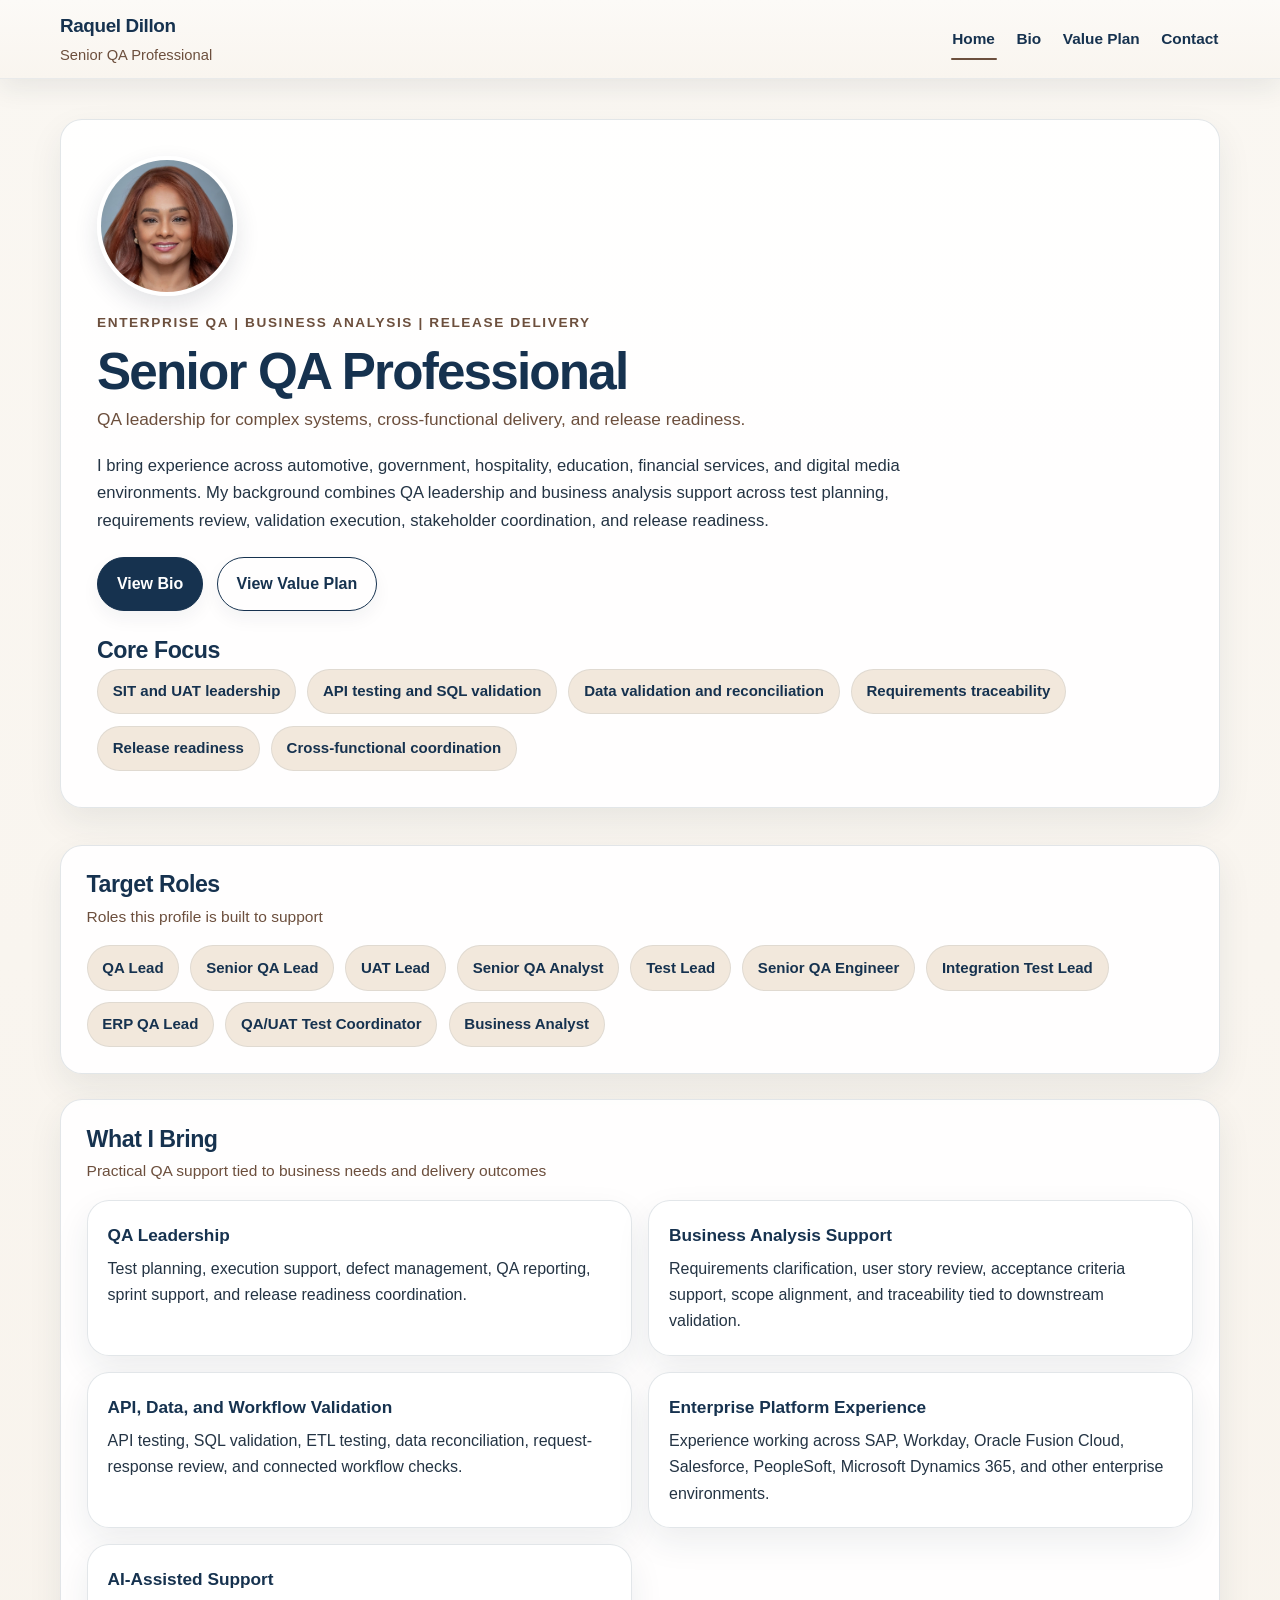
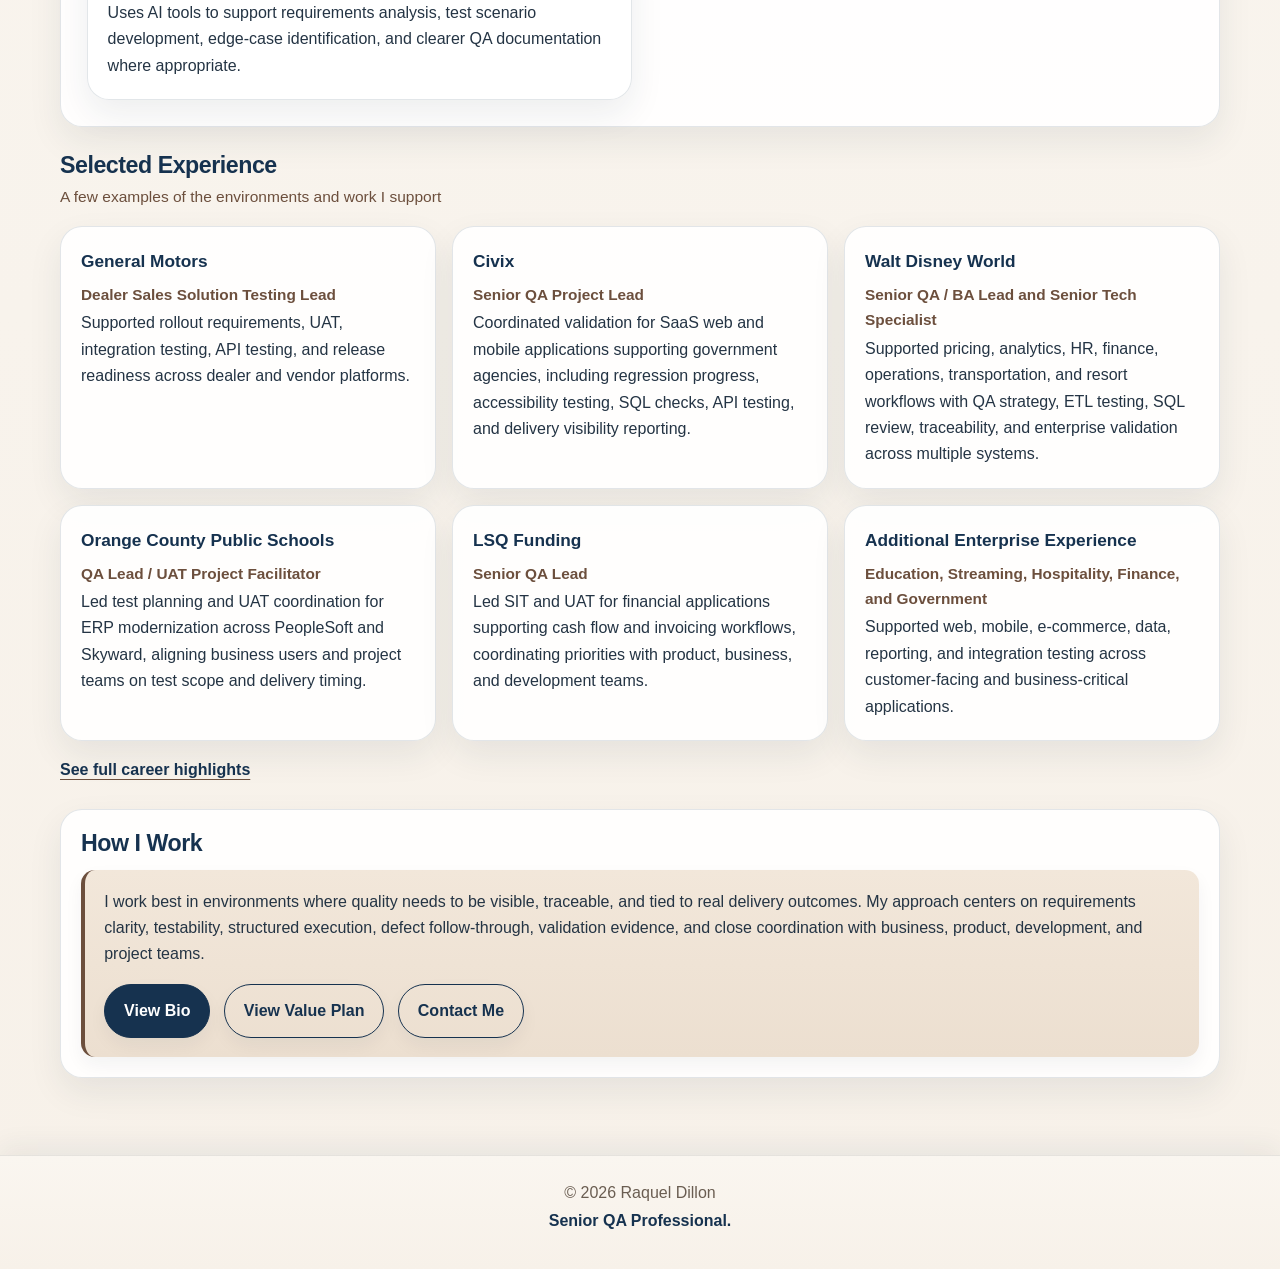
==== commit 343f6b49: "Update index.html" ====
--- a/index.html
+++ b/index.html
@@ -31,7 +31,7 @@
             <img src="profile.jpg" alt="Raquel Dillon" class="profile-photo" />
           </div>
 
-          <p class="eyebrow">Enterprise QA | Business Analysis | Release Delivery | Stakeholder Coordination</p>
+          <p class="eyebrow">Enterprise QA | Business Analysis | Release Delivery</p>
           <h1 class="page-title">Senior QA Professional</h1>
           <p class="hero-subtitle">
             QA leadership for complex systems, cross-functional delivery, and release readiness.
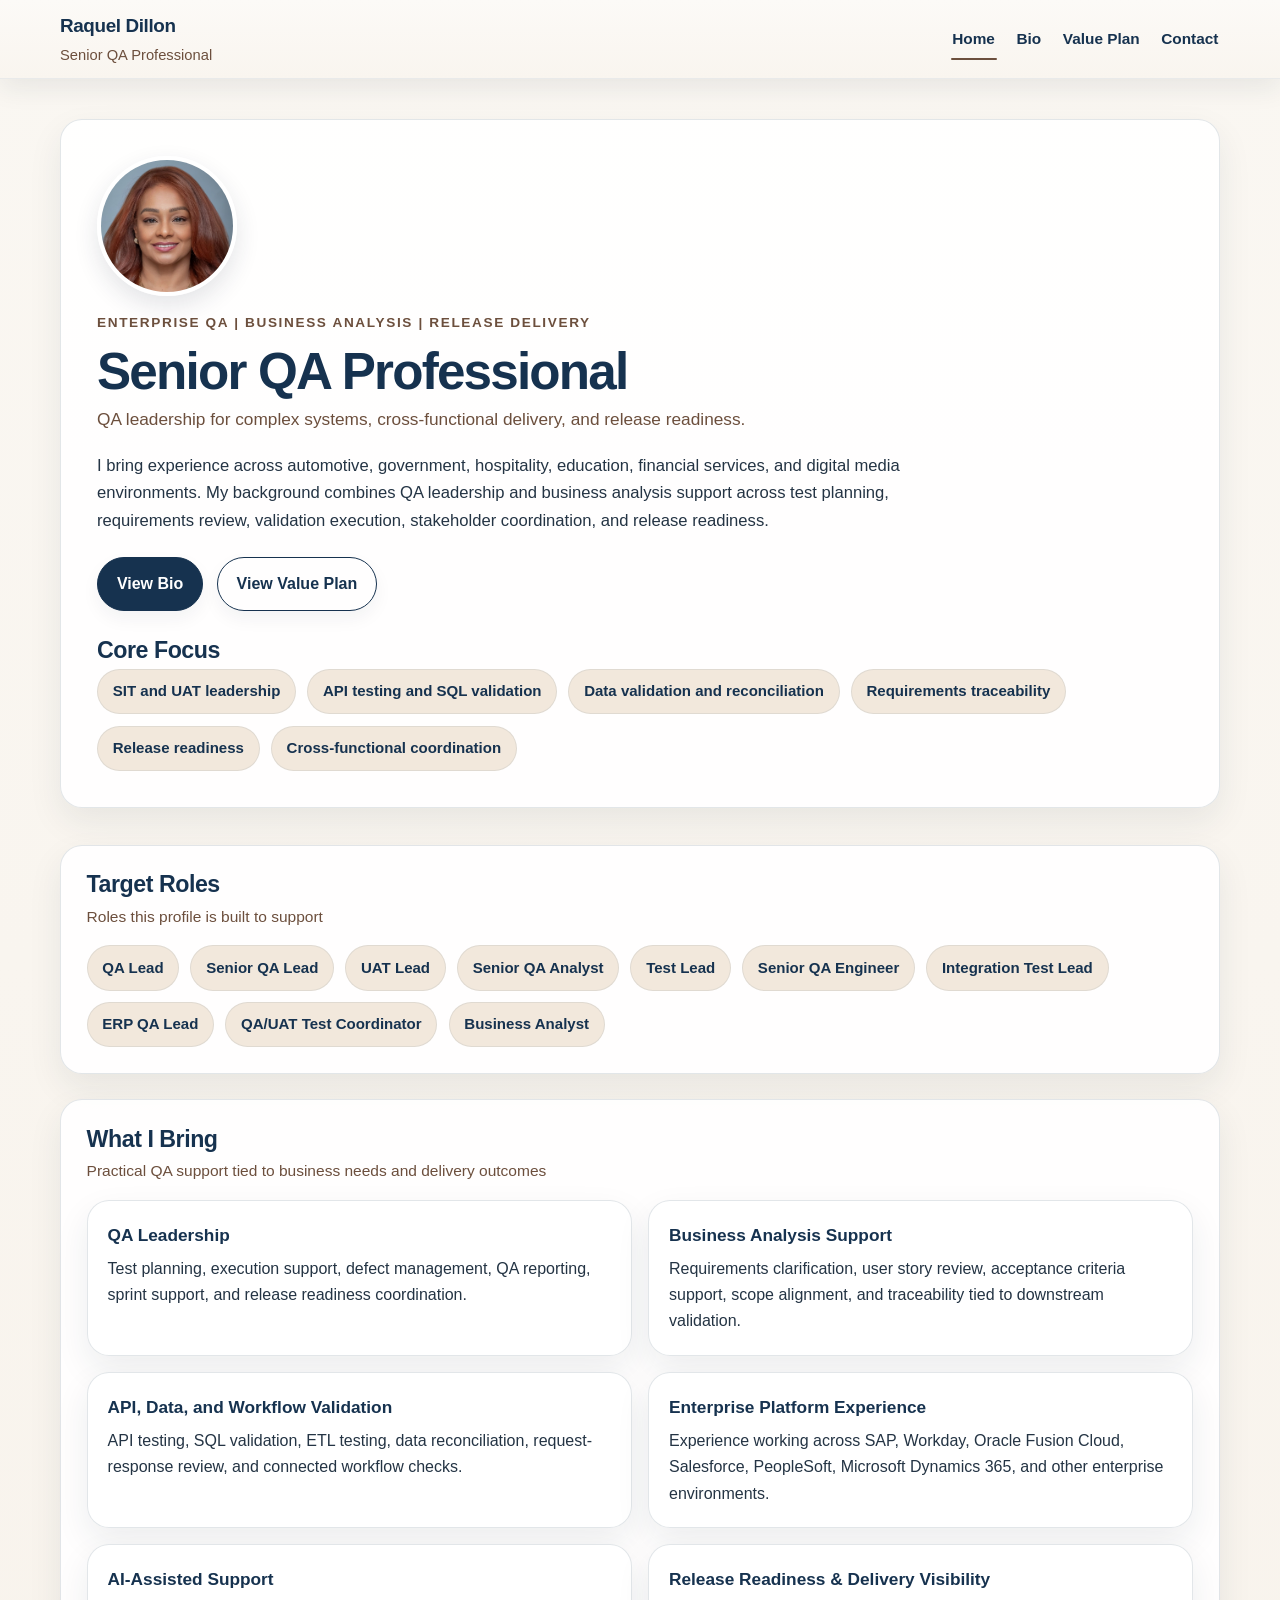
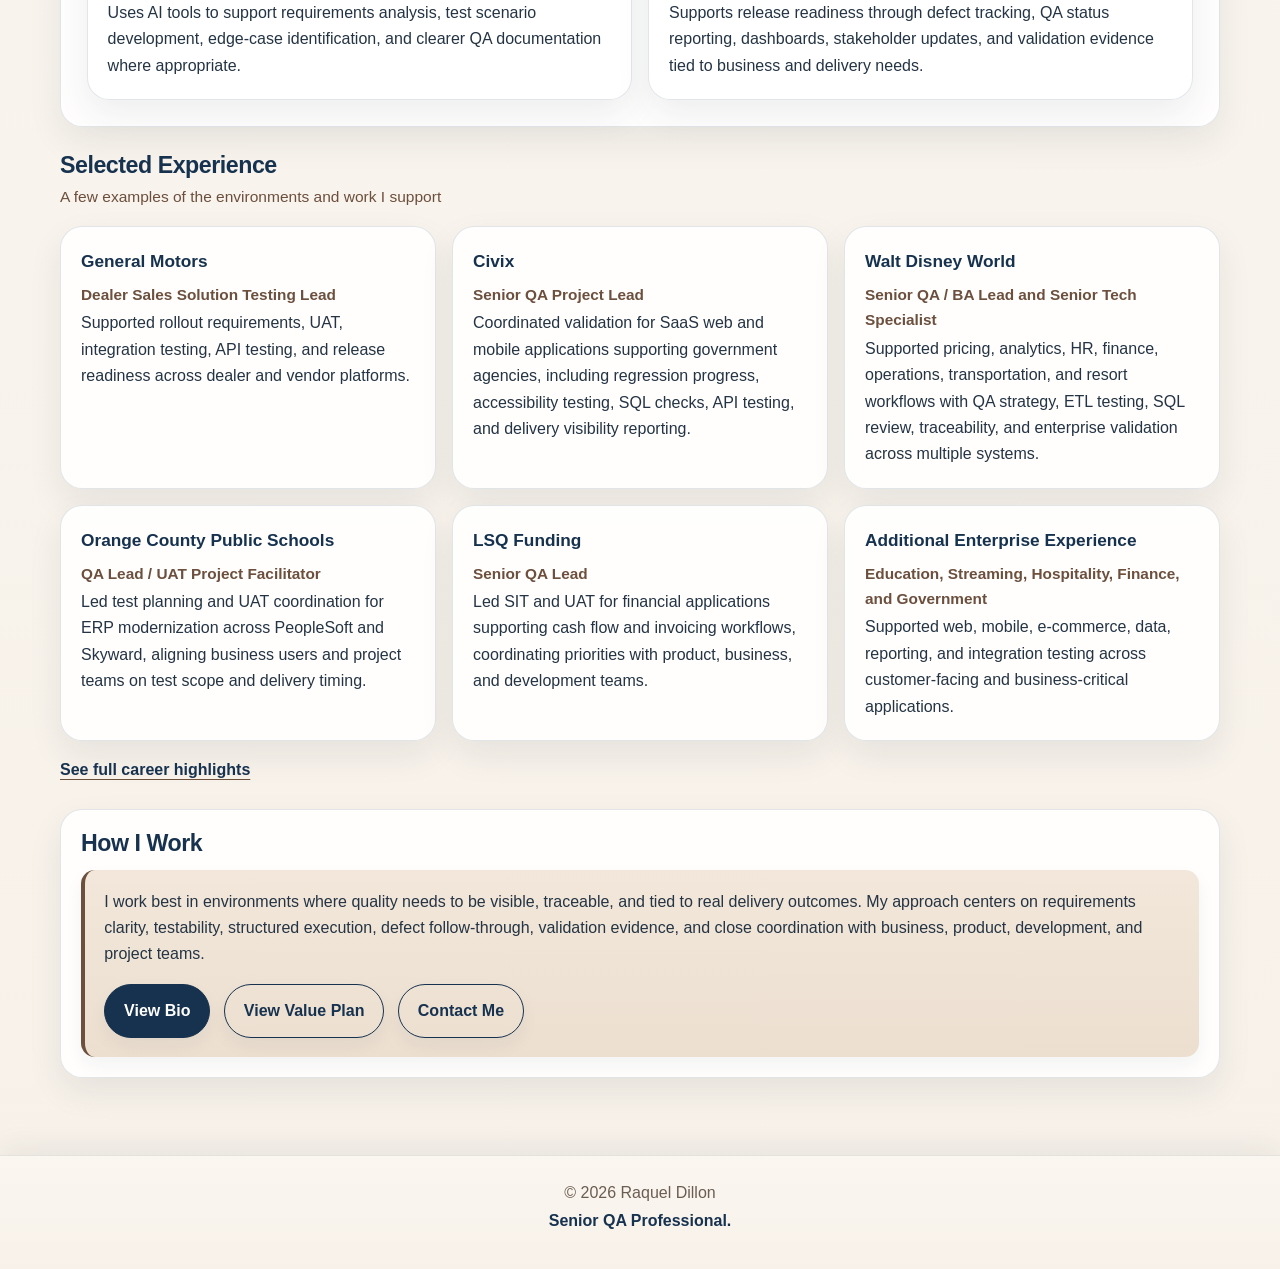
==== commit 52a8a28b: "Update index.html" ====
--- a/index.html
+++ b/index.html
@@ -124,6 +124,14 @@
                 Uses AI tools to support requirements analysis, test scenario development, edge-case identification, and clearer QA documentation where appropriate.
               </p>
             </article>
+
+<article class="info-card">
+  <h3>Release Readiness &amp; Delivery Visibility</h3>
+  <p>
+    Supports release readiness through defect tracking, QA status reporting, dashboards, stakeholder updates, and validation evidence tied to business and delivery needs.
+  </p>
+</article>
+            
           </div>
         </div>
       </div>
